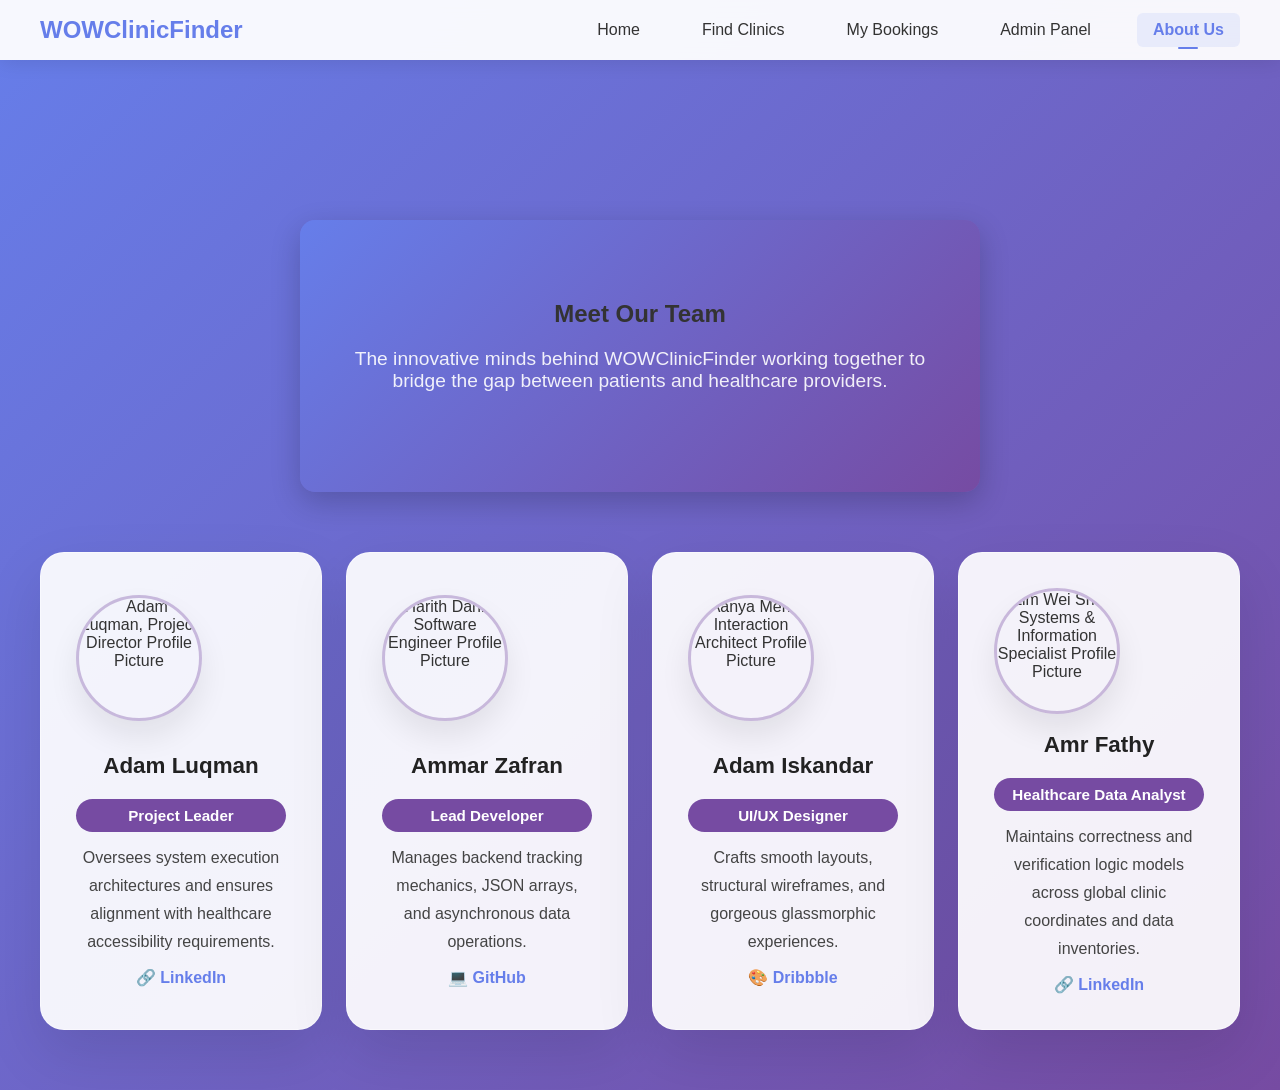
==== about-us.html @ f329743f "about us" ====
<!DOCTYPE html>
<html lang="en">
<head>
  <meta charset="UTF-8">
  <meta name="viewport" content="width=device-width, initial-scale=1.0">
  <title>WOWClinicFinder - About Us</title>
  <link rel="stylesheet" href="style.css">
</head>
<body>

<nav class="navbar">
  <div class="nav-container">
    <div class="nav-logo">
      <a href="index.html">WOWClinicFinder</a>
    </div>
    <div class="nav-menu" id="navMenu">
      <a href="index.html" class="nav-link">Home</a>
      <a href="map.html" class="nav-link">Find Clinics</a>
      <a href="view.html" class="nav-link">My Bookings</a>
      <a href="admin.html" class="nav-link">Admin Panel</a>
      <a href="about-us.html" class="nav-link active">About Us</a>
    </div>
    <button class="nav-toggle" type="button" aria-label="Toggle main menu navigation" aria-expanded="false" aria-controls="navMenu" title="Click to open menu">
      <span class="bar top-bar"></span>
      <span class="bar middle-bar"></span>
      <span class="bar bottom-bar"></span>
    </button>
  </div>
</nav>

<div class="bubbly-particle-trail">
  <div class="particles"></div>
</div>

<main class="about-container">
    <section class="cta-section">
      <div class="container">
    <h1>Meet Our Team</h1>
    <p>The innovative minds behind WOWClinicFinder working together to bridge the gap between patients and healthcare providers.</p>
      </section>
  </div>

  <section class="bento-grid" aria-label="Team member profiles">
    <div class="bento-card profile-card leader-card">
      <div class="frame-container">
        <img class="profile-img" src="https://images.unsplash.com/photo-1534528741775-53994a69daeb?w=400&auto=format&fit=crop&q=80" alt="Adam Luqman, Project Director Profile Picture">
      </div>
      <div class="profile-info">
        <h3>Adam Luqman</h3>
        <span class="role-badge">Project Leader</span>
        <p>Oversees system execution architectures and ensures alignment with healthcare accessibility requirements.</p>
        <div class="profile-socials">
          <a href="#" title="Connect with Adam on LinkedIn" aria-label="Adam's LinkedIn Portfolio">🔗 LinkedIn</a>
        </div>
      </div>
    </div>

    <div class="bento-card profile-card">
      <div class="frame-container">
        <img class="profile-img" src="https://images.unsplash.com/photo-1507003211169-0a1dd7228f2d?w=400&auto=format&fit=crop&q=80" alt="Harith Daniel, Software Engineer Profile Picture">
      </div>
      <div class="profile-info">
        <h3>Ammar Zafran</h3>
        <span class="role-badge">Lead Developer</span>
        <p>Manages backend tracking mechanics, JSON arrays, and asynchronous data operations.</p>
        <div class="profile-socials">
          <a href="#" title="View Ammar's GitHub profile" aria-label="Ammar's GitHub Repository">💻 GitHub</a>
        </div>
      </div>
    </div>

    <div class="bento-card profile-card">
      <div class="frame-container">
        <img class="profile-img" src="https://images.unsplash.com/photo-1494790108377-be9c29b29330?w=400&auto=format&fit=crop&q=80" alt="Aanya Mehta, Interaction Architect Profile Picture">
      </div>
      <div class="profile-info">
        <h3>Adam Iskandar</h3>
        <span class="role-badge">UI/UX Designer</span>
        <p>Crafts smooth layouts, structural wireframes, and gorgeous glassmorphic experiences.</p>
        <div class="profile-socials">
          <a href="#" title="Explore Adam's design canvas" aria-label="Adam's Dribbble Canvas">🎨 Dribbble</a>
        </div>
      </div>
    </div>

    <div class="bento-card profile-card">
      <div class="frame-container">
        <img class="profile-img" src="https://images.unsplash.com/photo-1628157582853-a796fa650a6a?w=400&auto=format&fit=crop&q=80" alt="Lim Wei Shen, Systems & Information Specialist Profile Picture">
      </div>
      <div class="profile-info">
        <h3>Amr Fathy</h3>
        <span class="role-badge">Healthcare Data Analyst</span>
        <p>Maintains correctness and verification logic models across global clinic coordinates and data inventories.</p>
        <div class="profile-socials">
          <a href="#" title="Connect with Amr on LinkedIn" aria-label="Amr's Business Profile">🔗 LinkedIn</a>
        </div>
      </div>
    </div>

  </section>
</main>

<script>
  document.addEventListener('DOMContentLoaded', function() {
    const navToggle = document.querySelector('.nav-toggle');
    const navMenu = document.querySelector('.nav-menu');

    if (navToggle && navMenu) {
      navToggle.addEventListener('click', function() {
        navToggle.classList.toggle('active');
        navMenu.classList.toggle('active');
        const isExpanded = navToggle.classList.contains('active');
        navToggle.setAttribute('aria-expanded', isExpanded);
      });
    }
  });
</script>

<script type="module" src="js.script/script.js"></script>
</body>
</html>
---- style.css ----
/* Theme Colors */
:root {
  --primary-blue: #667eea;
  --primary-purple: #764ba2;
  --accent-white: #ffffff;
}
body {
  font-family: 'Segoe UI', Tahoma, Geneva, Verdana, sans-serif;
  text-align: center;
  background: linear-gradient(135deg, #667eea 0%, #764ba2 100%);
  margin: 0;
  padding: 80px 20px 20px 20px;
  min-height: 100vh;
  color: #333;
}

/* Navigation Bar */
.navbar {
  position: fixed;
  top: 0;
  left: 0;
  right: 0;
  background: rgba(255, 255, 255, 0.95);
  backdrop-filter: blur(15px);
  box-shadow: 0 2px 20px rgba(0, 0, 0, 0.1);
  z-index: 1000;
  padding: 0;
}

.nav-container {
  max-width: 1200px;
  margin: 0 auto;
  padding: 0 20px;
  display: flex;
  justify-content: space-between;
  align-items: center;
  height: 60px;
}

.nav-logo a {
  font-size: 1.5em;
  font-weight: bold;
  color: #667eea;
  text-decoration: none;
  transition: color 0.3s ease;
}

.nav-logo a:hover {
  color: #764ba2;
}

.nav-menu {
  display: flex;
  list-style: none;
  margin: 0;
  padding: 0;
  gap: 30px;
}

.nav-link {
  color: #333;
  text-decoration: none;
  font-weight: 500;
  font-size: 1em;
  transition: all 0.3s ease;
  padding: 8px 16px;
  border-radius: 6px;
  position: relative;
}

.nav-link:hover {
  color: #667eea;
  background: rgba(102, 126, 234, 0.1);
}

.nav-link.active {
  color: #667eea;
  background: rgba(102, 126, 234, 0.1);
  font-weight: 600;
}

.nav-link.active::after {
  content: '';
  position: absolute;
  bottom: -2px;
  left: 50%;
  transform: translateX(-50%);
  width: 20px;
  height: 2px;
  background: #667eea;
  border-radius: 1px;
}

/* Mobile Navigation Toggle */
.nav-toggle {
  display: none;
  flex-direction: column;
  cursor: pointer;
  gap: 4px;
  background: white;
  border: none;
  padding: 12px;
  border-radius: 12px;
  box-shadow: 0 10px 25px rgba(0, 0, 0, 0.2);
  transition: transform 0.3s cubic-bezier(0.175, 0.885, 0.32, 1.275);
}

.nav-toggle .bar {
  width: 25px;
  height: 5px;
  background-color: #764ba2;
  border-radius: 10px;
  transition: all 0.4s cubic-bezier(0.68, -0.6, 0.32, 1.6);
  transform-origin: center;
}

.nav-toggle:hover {
  transform: scale(1.1);
}

.nav-toggle:hover .middle-bar {
  background-color: #f7ae1a;
}

.nav-toggle.active .top-bar {
  transform: translateY(10px) rotate(45deg);
  background-color: #db2f32;
}

.nav-toggle.active .middle-bar {
  opacity: 0;
  transform: translateX(-30px);
}

.nav-toggle.active .bottom-bar {
  transform: translateY(-10px) rotate(-45deg);
  background-color: #db2f32;
}

/* Accessible Focus States for OKU compatibility */
a:focus, button:focus, select:focus, input:focus, textarea:focus {
  outline: 3px solid #f7ae1a;
  outline-offset: 2px;
}

/* Appointment Table Styling */
.table-responsive {
  overflow-x: auto;
  margin: 20px auto;
  max-width: 100%;
}

.appointment-table {
  width: 100%;
  border-collapse: collapse;
  background: white;
  border-radius: 8px;
  overflow: hidden;
  box-shadow: 0 4px 6px rgba(0,0,0,0.1);
  text-align: left;
}

.appointment-table th, .appointment-table td {
  padding: 12px 15px;
  border-bottom: 1px solid #e0e0e0;
}

.appointment-table th {
  background-color: var(--primary-purple);
  color: white;
  font-weight: 600;
}

.appointment-table tr:hover {
  background-color: #f8f9fa;
}

@media (max-width: 600px) {
  .appointment-table th, .appointment-table td {
    padding: 8px 10px;
    font-size: 14px;
  }
}

/* Mobile Menu */
@media (max-width: 768px) {
  .nav-menu {
    position: fixed;
    top: 60px;
    left: -100%;
    width: 100%;
    height: calc(100vh - 60px);
    background: rgba(255, 255, 255, 0.98);
    backdrop-filter: blur(15px);
    flex-direction: column;
    justify-content: flex-start;
    align-items: center;
    padding-top: 50px;
    gap: 30px;
    transition: left 0.3s ease;
    box-shadow: 2px 0 20px rgba(0, 0, 0, 0.1);
  }

  .nav-menu.active {
    left: 0;
  }

  .nav-toggle {
    display: flex;
  }

  .nav-toggle.active .top-bar {
    transform: translateY(10px) rotate(45deg);
  }

  .nav-toggle.active .middle-bar {
    opacity: 0;
    transform: translateX(-30px);
  }

  .nav-toggle.active .bottom-bar {
    transform: translateY(-10px) rotate(-45deg);
  }

  .nav-link {
    font-size: 1.2em;
    padding: 15px 30px;
    width: 200px;
    text-align: center;
  }
}

/* Homepage Styles */
header {
  background: rgba(255, 255, 255, 0.904);
  color: white;
  padding: 50px 30px;
  text-align: center;
  border-radius: 15px;
  margin: 50px auto;
  max-width: 600px;
  box-shadow: #495057;
}

header h1 {
  font-size: 3em;
  margin-bottom: 10px;
}

header p {
  font-size: 1.2em;
  opacity: 0.9;
}

main {
  display: flex;
  gap: 20px;
  justify-content: center;
  flex-wrap: wrap;
  margin-top: 50px;
  position: relative;
  z-index: 2;
}

/* Hero Section */
.hero {
  text-align: center;
  padding: 80px 20px;
  background: rgba(255, 255, 255, 0.05);
  backdrop-filter: blur(20px);
  border-radius: 20px;
  margin: 40px auto;
  max-width: 1200px;
  position: relative;
  z-index: 10;
}

.hero-content h1 {
  font-size: 3.5em;
  margin-bottom: 20px;
  color:#003366;
  letter-spacing: 0.02em;
}

.hero-subtitle {
  font-size: 1.4em;
  margin-bottom: 40px;
  opacity: 0.9;
  color: whitesmoke;
  max-width: 600px;
  margin-left: auto;
  margin-right: auto;
  line-height: 1.4;
}

.hero-buttons {
  display: flex;
  gap: 20px;
  justify-content: center;
  flex-wrap: wrap;
}

.location-badge {
  display: inline-flex;
  align-items: center;
  gap: 8px;
  background: rgba(255, 255, 255, 0.9);
  backdrop-filter: blur(10px);
  padding: 8px 16px;
  border-radius: 20px;
  margin-bottom: 20px;
  border: 2px solid #667eea;
  box-shadow: 0 4px 15px rgba(0, 0, 0, 0.1);
}

.location-icon {
  font-size: 1.2em;
}

.location-text {
  font-weight: 600;
  color: #667eea;
  font-size: 0.9em;
}

.btn-primary {
  background: linear-gradient(135deg, #667eea 0%, #764ba2 100%);
  color: white;
  padding: 15px 30px;
  text-decoration: none;
  border-radius: 10px;
  font-weight: 600;
  font-size: 1.1em;
  transition: all 0.3s ease;
  box-shadow: 0 6px 20px rgba(102, 126, 234, 0.3);
}

.btn-primary:hover {
  transform: translateY(-3px);
  box-shadow: 0 8px 25px rgba(204, 0, 0, 0.4);
}

.btn-secondary {
  background: rgba(255, 255, 255, 0.1);
  color: white;
  padding: 15px 30px;
  text-decoration: none;
  border-radius: 10px;
  font-weight: 600;
  font-size: 1.1em;
  border: 2px solid rgba(255, 255, 255, 0.3);
  transition: all 0.3s ease;
  backdrop-filter: blur(10px);
}

.btn-secondary:hover {
  background: rgba(255, 255, 255, 0.2);
  border-color: rgba(255, 255, 255, 0.5);
}

/* About Section */
.about {
  padding: 60px 20px;
  background: rgba(255, 255, 255, 0.05);
  backdrop-filter: blur(20px);
  margin: 40px auto;
  max-width: 1000px;
  border-radius: 15px;
  position: relative;
  z-index: 10;
}

.about h2 {
  text-align: center;
  margin-bottom: 30px;
  font-size: 2.5em;
}

.about-description {
  text-align: center;
  font-size: 1.2em;
  line-height: 1.6;
  max-width: 700px;
  margin: 0 auto;
  color: #fff;
  opacity: 0.9;
}

.about-container {
  padding: 100px 20px 40px;
  max-width: 1200px;
  margin: 0 auto;
}

.about-header {
  max-width: 900px;
  margin: 0 auto 40px;
  color: #000000;
}

.about-header h1 {
  font-size: 3rem;
  margin-bottom: 16px;
  color: #000000;
}

.about-header p {
  font-size: 1.1rem;
  line-height: 1.8;
  color: rgba(36, 6, 105, 0.95);
  max-width: 780px;
  margin: 0 auto;
}

.bento-grid {
  display: grid;
  gap: 24px;
  grid-template-columns: repeat(auto-fit, minmax(280px, 1fr));
  max-width: 1200px;
  margin: 0 auto;
}

.bento-card {
  background: rgba(255, 255, 255, 0.92);
  padding: 28px;
  border-radius: 24px;
  box-shadow: 0 24px 60px rgba(0, 0, 0, 0.1);
  border: 1px solid rgba(255, 255, 255, 0.45);
}

.bento-card h2,
.bento-card h3 {
  margin-top: 0;
  color: #222;
}

.bento-card p {
  color: #444;
  line-height: 1.75;
}

.mission-card {
  grid-column: span 2;
}

@media (max-width: 900px) {
  .mission-card {
    grid-column: auto;
  }
}

.profile-card {
  display: grid;
  gap: 18px;
  align-items: center;
  text-align: center;
  padding: 35px;
}

.profile-card .profile-info {
  display: grid;
  gap: 12px;
}

.profile-card .profile-info p {
  margin: 0;
}

@media (max-width: 900px) {
  .profile-card {
    padding: 28px;
  }
}

.frame-container {
  width: 120px;
  height: 120px;
  border-radius: 50%;
  overflow: hidden;
  border: 3px solid rgba(118, 75, 162, 0.35);
  box-shadow: 0 16px 30px rgba(0, 0, 0, 0.08);
}

.profile-img {
  width: 100%;
  height: 100%;
  object-fit: cover;
}

.profile-info h3 {
  margin-bottom: 8px;
  font-size: 1.4rem;
  color: #222;
}

.role-badge {
  display: inline-flex;
  align-items: center;
  justify-content: center;
  padding: 8px 14px;
  border-radius: 999px;
  background: #764ba2;
  color: #fff;
  font-size: 0.95rem;
  font-weight: 600;
}

.profile-socials a {
  color: #667eea;
  text-decoration: none;
  font-weight: 700;
}

.profile-socials a:hover {
  text-decoration: underline;
}

@media (max-width: 768px) {
  .about-header h1 {
    font-size: 2.4rem;
  }

  .bento-grid {
    gap: 18px;
  }
}

.malaysian-features {
  display: flex;
  justify-content: center;
  gap: 30px;
  margin-top: 30px;
  flex-wrap: wrap;
}

.feature-highlight {
  display: flex;
  align-items: center;
  gap: 10px;
  background: rgba(255, 255, 255, 0.9);
  backdrop-filter: blur(10px);
  padding: 12px 20px;
  border-radius: 25px;
  box-shadow: 0 4px 15px rgba(0, 0, 0, 0.1);
  border: 2px solid var(--malaysian-red);
  font-weight: 500;
  color: #333;
  transition: transform 0.3s ease;
}

.feature-highlight:hover {
  transform: translateY(-2px);
}

.flag-icon, .mosque-icon, .family-icon {
  font-size: 1.5em;
}

/* Features Section */
.features {
  padding: 80px 20px;
  background: rgba(255, 255, 255, 0.03);
  backdrop-filter: blur(20px);
  margin: 40px auto;
  max-width: 1200px;
  border-radius: 15px;
  position: relative;
  z-index: 10;
}

.features h2 {
  text-align: center;
  margin-bottom: 50px;
  font-size: 2.5em;
}

.features-grid {
  display: grid;
  grid-template-columns: repeat(auto-fit, minmax(300px, 1fr));
  gap: 30px;
  max-width: 1000px;
  margin: 0 auto;
}

.feature-card {
  background: rgba(255, 255, 255, 0.95);
  padding: 30px;
  border-radius: 15px;
  text-align: center;
  box-shadow: 0 8px 25px rgba(0,0,0,0.1);
  backdrop-filter: blur(10px);
  transition: transform 0.3s ease, box-shadow 0.3s ease;
}

.feature-card:hover {
  transform: translateY(-5px);
  box-shadow: 0 12px 35px rgba(0,0,0,0.15);
}

.feature-icon {
  font-size: 3em;
  margin-bottom: 20px;
}

.feature-card h3 {
  font-size: 1.4em;
  margin-bottom: 15px;
  color: #333;
}

.feature-card p {
  color: #666;
  line-height: 1.6;
  margin: 0;
}

/* Doctor Grid Section */
.doctor-grid-section {
  background: rgba(255, 255, 255, 0.95);
  padding: 40px 20px;
  margin: 40px auto;
  max-width: 1200px;
  border-radius: 15px;
  box-shadow: 0 8px 25px rgba(0,0,0,0.1);
  backdrop-filter: blur(10px);
}

.doctor-grid-section h2 {
  text-align: center;
  margin-bottom: 30px;
  font-size: 2.5em;
  color: #333;
}

.doctor-grid {
  display: grid;
  grid-template-columns: repeat(auto-fit, minmax(300px, 1fr));
  gap: 20px;
  max-width: 1000px;
  margin: 0 auto;
}

.doctor-card {
  background: rgba(255, 255, 255, 0.9);
  padding: 20px;
  border-radius: 10px;
  text-align: center;
  box-shadow: 0 4px 15px rgba(0,0,0,0.1);
  transition: transform 0.3s ease, box-shadow 0.3s ease;
}

.doctor-card:hover {
  transform: translateY(-5px);
  box-shadow: 0 8px 25px rgba(0,0,0,0.15);
}

.doctor-card img {
  width: 100px;
  height: 100px;
  border-radius: 50%;
  object-fit: cover;
  margin-bottom: 15px;
}

.doctor-card h3 {
  font-size: 1.2em;
  margin-bottom: 10px;
  color: #333;
}

.doctor-card .specialty {
  font-weight: 600;
  color: #667eea;
  margin-bottom: 5px;
}

.doctor-card .hospital {
  color: #666;
  font-size: 0.9em;
  margin-bottom: 15px;
}

.view-profile-btn {
  background: linear-gradient(135deg, #667eea 0%, #764ba2 100%);
  color: white;
  padding: 10px 20px;
  border: none;
  border-radius: 5px;
  cursor: pointer;
  font-weight: 600;
  transition: all 0.3s ease;
}

.view-profile-btn:hover {
  transform: translateY(-2px);
  box-shadow: 0 4px 15px rgba(102, 126, 234, 0.4);
}

.clinic-selector {
  max-width: 1000px;
  margin: 20px auto;
  display: flex;
  align-items: center;
  justify-content: center;
  gap: 12px;
  color: #333;
}

.clinic-selector label {
  font-weight: 600;
}

.clinic-selector select {
  padding: 10px 14px;
  border-radius: 10px;
  border: 1px solid #ccc;
  font-size: 1em;
  min-width: 240px;
}

.no-doctors {
  color: #555;
  font-size: 1em;
  text-align: center;
  width: 100%;
}

/* Doctor Profile Section */
.doctor-profile-section {
  display: grid;
  grid-template-columns: minmax(280px, 380px) 1fr;
  gap: 24px;
  background: rgba(255, 255, 255, 0.95);
  padding: 32px;
  margin: 40px auto;
  max-width: 1120px;
  border-radius: 30px;
  box-shadow: 0 30px 80px rgba(0, 0, 0, 0.12);
  backdrop-filter: blur(20px);
}

.doctor-profile,
.doctor-details {
  background: #ffffff;
  border-radius: 28px;
  padding: 28px;
  box-shadow: 0 24px 40px rgba(102, 126, 234, 0.12);
}

.doctor-profile {
  display: grid;
  gap: 24px;
}

.doctor-profile img {
  width: 100%;
  max-width: 320px;
  height: auto;
  border-radius: 32px;
  object-fit: cover;
  margin: 0 auto;
  box-shadow: 0 20px 40px rgba(102, 126, 234, 0.18);
}

.doctor-info {
  display: grid;
  gap: 14px;
  text-align: left;
}

.doctor-info h1 {
  font-size: 2.4em;
  margin: 0;
  letter-spacing: -0.03em;
  color: #1f2937;
}

.doctor-info .specialty,
.doctor-info .hospital,
.doctor-info .qualifications {
  margin: 0;
  padding: 16px 18px;
  background: #f5f7ff;
  border-radius: 22px;
  box-shadow: inset 0 0 0 1px rgba(102, 126, 234, 0.12);
}

.doctor-info .specialty {
  color: #4f46e5;
  font-weight: 700;
  font-size: 1.05em;
}

.doctor-info .hospital,
.doctor-info .qualifications {
  color: #475569;
}

.doctor-actions {
  display: grid;
  grid-template-columns: repeat(2, minmax(0, 1fr));
  gap: 16px;
}

.contact-btn,
.appointment-btn {
  background: linear-gradient(135deg, #667eea 0%, #8b5cf6 100%);
  color: #ffffff;
  border-radius: 18px;
  border: none;
  padding: 16px 20px;
  font-size: 1rem;
  font-weight: 700;
  box-shadow: 0 16px 30px rgba(102, 126, 234, 0.18);
  cursor: pointer;
  transition: transform 0.25s ease, box-shadow 0.25s ease;
}

.contact-btn:hover,
.appointment-btn:hover {
  transform: translateY(-2px);
  box-shadow: 0 22px 36px rgba(102, 126, 234, 0.25);
}

.doctor-details {
  min-height: 320px;
  display: grid;
}

.doctor-details h2 {
  font-size: 1.9em;
  margin-bottom: 18px;
  color: #1f2937;
}

.doctor-details p {
  line-height: 1.8;
  color: #334155;
  background: #f8fafc;
  border-radius: 22px;
  padding: 22px;
  box-shadow: inset 0 0 0 1px rgba(15, 23, 42, 0.04);
}

@media (max-width: 840px) {
  .doctor-profile-section {
    grid-template-columns: 1fr;
  }

  .doctor-profile,
  .doctor-details {
    padding: 24px;
  }

  .doctor-actions {
    grid-template-columns: 1fr;
  }
}

/* How It Works Section */
.how-it-works {
  padding: 80px 20px;
  background: rgba(255, 255, 255, 0.05);
  backdrop-filter: blur(5px);
  margin: 40px auto;
  max-width: 1200px;
  border-radius: 15px;
  position: relative;
  z-index: 10;
}

.how-it-works h2 {
  text-align: center;
  margin-bottom: 50px;
  font-size: 2.5em;
}

.steps {
  display: grid;
  grid-template-columns: repeat(auto-fit, minmax(250px, 1fr));
  gap: 30px;
  max-width: 1000px;
  margin: 0 auto;
}

.step {
  text-align: center;
  padding: 30px;
  background: rgba(255, 255, 255, 0.9);
  border-radius: 15px;
  box-shadow: 0 6px 20px rgba(0,0,0,0.1);
  backdrop-filter: blur(10px);
}

.step-number {
  width: 60px;
  height: 60px;
  background: linear-gradient(135deg, #667eea 0%, #764ba2 100%);
  color: white;
  border-radius: 50%;
  display: flex;
  align-items: center;
  justify-content: center;
  font-size: 1.5em;
  font-weight: bold;
  margin: 0 auto 20px;
}

.step h3 {
  font-size: 1.3em;
  margin-bottom: 15px;
  color: #333;
}

.step p {
  color: #666;
  line-height: 1.6;
  margin: 0;
}

/* CTA Section */
.cta-section {
  padding: 60px 20px;
  background: linear-gradient(135deg, #667eea 0%, #764ba2 100%);
  margin: 40px auto;
  max-width: 1000px;
  border-radius: 15px;
  text-align: center;
  position: relative;
  z-index: 10;
  box-shadow: 0 10px 30px rgba(0,0,0,0.2);
}

.cta-section h2 {
  color: white;
  margin-bottom: 20px;
  font-size: 2.5em;
}

.cta-section p {
  color: rgba(255, 255, 255, 0.9);
  font-size: 1.2em;
  margin-bottom: 40px;
  max-width: 600px;
  margin-left: auto;
  margin-right: auto;
}

.cta-buttons {
  display: flex;
  gap: 20px;
  justify-content: center;
  flex-wrap: wrap;
}

/* Footer */
footer {
  padding: 40px 20px;
  background: rgba(0, 0, 0, 0.3);
  backdrop-filter: blur(10px);
  margin-top: 40px;
  position: relative;
  z-index: 10;
}

footer .container {
  max-width: 1000px;
  margin: 0 auto;
  text-align: center;
}

footer p {
  color: rgba(255, 255, 255, 0.8);
  margin-bottom: 20px;
  font-size: 0.9em;
}

.footer-links {
  display: flex;
  gap: 30px;
  justify-content: center;
  flex-wrap: wrap;
}

.footer-links a {
  color: rgba(255, 255, 255, 0.8);
  text-decoration: none;
  font-weight: 500;
  transition: color 0.3s ease;
}

.footer-links a:hover {
  color: #fff;
}

/* Container utility */
.container {
  max-width: 1200px;
  margin: 0 auto;
  padding: 0 20px;
}

h2 {
  color: #fff;
  margin-bottom: 30px;
  font-size: 2.2em;
  text-shadow: 0 2px 4px rgba(0,0,0,0.3);
}

.form {
  background: rgba(255, 255, 255, 0.95);
  padding: 40px;
  margin: 20px auto;
  width: min(100%, 920px);
  max-width: 920px;
  border-radius: 15px;
  box-shadow: 0 10px 30px rgba(0,0,0,0.2);
  backdrop-filter: blur(10px);
}

input, select, textarea {
  display: block;
  margin: 15px auto;
  padding: 12px 15px;
  width: 100%;
  max-width: 100%;
  border: 2px solid #e1e5e9;
  border-radius: 8px;
  font-size: 16px;
  transition: all 0.3s ease;
  background: #fff;
  font-family: 'Segoe UI', Tahoma, Geneva, Verdana, sans-serif;
  box-sizing: border-box;
}

input:focus, select:focus, textarea:focus {
  outline: none;
  border-color: #667eea;
  box-shadow: 0 0 0 3px rgba(102, 126, 234, 0.1);
}

textarea {
  resize: vertical;
  min-height: 120px;
}

label {
  display: block;
  margin: 20px auto 8px auto;
  font-weight: 600;
  color: #555;
  text-align: left;
  max-width: 300px;
}

#doctorName {
  background: #f8f9fa !important;
  border: 1px solid #dee2e6 !important;
  color: #495057 !important;
  font-weight: 500 !important;
  margin: 10px auto !important;
  cursor: default !important;
}

button {
  padding: 12px 30px;
  background: linear-gradient(135deg, #667eea 0%, #764ba2 100%);
  color: white;
  border: none;
  border-radius: 8px;
  font-size: 16px;
  font-weight: 600;
  cursor: pointer;
  transition: all 0.3s ease;
  margin-top: 20px;
}

button:hover {
  transform: translateY(-2px);
  box-shadow: 0 5px 15px rgba(102, 126, 234, 0.4);
  background-color: beige;
}

.btn {
  display: inline-block;
  margin-top: 20px;
  padding: 12px 25px;
  background: linear-gradient(135deg, #667eea 0%, #764ba2 100%);
  color: white;
  text-decoration: none;
  border-radius: 8px;
  font-weight: 600;
  transition: all 0.3s ease;
  box-shadow: 0 4px 15px rgba(102, 126, 234, 0.3);
}

.btn:hover {
  transform: translateY(-2px);
  box-shadow: 0 6px 20px rgba(102, 126, 234, 0.4);
  text-decoration: none;
  color: white;
}

.card {
  background: rgba(255, 255, 255, 0.95);
  padding: 30px;
  margin: 20px auto;
  width: min(100%, 1080px);
  max-width: 1080px;
  border-radius: 15px;
  box-shadow: 0 10px 30px rgba(0,0,0,0.2);
  backdrop-filter: blur(10px);
}

.card p {
  text-align: left;
  line-height: 1.6;
  margin: 0;
}

header, main, .form, .card {
  position: relative;
  z-index: 10;
  pointer-events: auto;
}

/* Map Styles */
.map-section {
  display: flex;
  justify-content: center;
  padding: 40px 20px 80px;
}

.map-frame {
  position: relative;
  width: min(1100px, 100%);
  min-height: 78vh;
  background: rgba(255, 255, 255, 0.14);
  border: 1px solid rgba(255, 255, 255, 0.35);
  box-shadow: 0 30px 80px rgba(0, 0, 0, 0.18);
  border-radius: 32px;
  backdrop-filter: blur(18px);
  -webkit-backdrop-filter: blur(18px);
  overflow: hidden;
}

#map {
  width: 100%;
  height: 100%;
  position: relative;
  z-index: 5;
}

#search {
  position: absolute;
  top: 24px;
  left: 24px;
  width: clamp(260px, 28%, 360px);
  z-index: 1000;
  padding: 12px 14px;
  border-radius: 14px;
  border: 1px solid rgba(255, 255, 255, 0.7);
  background: rgba(255, 255, 255, 0.82);
  backdrop-filter: blur(14px);
  box-shadow: 0 10px 30px rgba(0,0,0,0.12);
}

/* Particle Trail Styles (for cursor.html) */
@import url('https://fonts.googleapis.com/css2?family=DM+Sans:ital,opsz,wght@0,9..40,100..1000;1,9..40,1000&display=swap');

.bubbly-particle-trail {
  position: fixed;
  top: 0;
  left: 0;
  width: 100%;
  height: 100dvh;
  margin: 0;
  overflow: hidden;
  background: transparent;
  color: #e0e0e0;
  font-family: 'DM Sans', sans-serif;
  font-size: 16px;
  z-index: 1;
  pointer-events: none;
}

.bubbly-particle-trail .particles {
  position: relative;
  z-index: 1;
  width: 100%;
  height: 100%;
}

.bubbly-particle-trail .particles-container {
  position: fixed;
  z-index: 1;
}

.bubbly-particle-trail .particle-container {
  position: absolute;
  top: 0;
  left: 0;
  z-index: 1;
  transform-origin: 0 0;
}

.bubbly-particle-trail .particle {
  position: absolute;
  z-index: 1;
  width: 21px;
  height: 21px;
  transform: translateY(-50%);
  background: #0ff;
  border-radius: 100%;
}

.cta {
  position: fixed;
  top: 50%;
  left: 50%;
  transform: translate(-50%, -50%);
  font-size: 2em;
  color: #fff;
  z-index: 10;
  pointer-events: none;
}

/* Responsive Design */
@media (max-width: 768px) {
  body {
    padding: 10px;
  }

  header {
    padding: 30px 20px;
    margin: 20px auto;
    max-width: 90%;
  }

  header h1 {
    font-size: 2.2em;
  }

  header p {
    font-size: 1.1em;
  }

  h2 {
    font-size: 1.8em;
    margin-bottom: 20px;
  }

  .form {
    padding: 25px;
    margin: 15px auto;
    max-width: 90%;
  }

  input, select, textarea {
    max-width: 100%;
    margin: 12px auto;
    padding: 10px 12px;
    font-size: 16px; /* Prevent zoom on iOS */
  }

  label {
    max-width: 100%;
    margin: 15px auto 5px auto;
  }

  #doctorName {
    margin: 8px auto !important;
  }

  button {
    padding: 10px 25px;
    font-size: 15px;
  }

  .btn {
    padding: 10px 20px;
    font-size: 15px;
  }

  .card {
    padding: 20px;
    margin: 15px auto;
    max-width: 90%;
  }

  #map {
    height: calc(100vh - 60px);
    margin-top: 60px;
  }

  #search {
    top: 70px;
    left: 10px;
    right: 10px;
    width: calc(100% - 20px);
    max-width: none;
  }

  .cta {
    font-size: 1.5em;
  }

  /* New responsive styles */
  .hero {
    padding: 40px 20px;
    margin: 20px auto;
  }

  .hero-content h1 {
    font-size: 2.2em;
  }

  .hero-subtitle {
    font-size: 1.1em;
    margin-bottom: 30px;
  }

  .hero-buttons {
    flex-direction: column;
    align-items: center;
  }

  .btn-primary, .btn-secondary {
    width: 100%;
    max-width: 300px;
  }

  .about {
    padding: 40px 20px;
    margin: 20px auto;
  }

  .about h2 {
    font-size: 2em;
  }

  .about-description {
    font-size: 1.1em;
  }

  .features {
    padding: 40px 20px;
    margin: 20px auto;
  }

  .features h2 {
    font-size: 2em;
    margin-bottom: 30px;
  }

  .features-grid {
    grid-template-columns: 1fr;
    gap: 20px;
  }

  .feature-card {
    padding: 20px;
  }

  .how-it-works {
    padding: 40px 20px;
    margin: 20px auto;
  }

  .how-it-works h2 {
    font-size: 2em;
    margin-bottom: 30px;
  }

  .steps {
    grid-template-columns: 1fr;
    gap: 20px;
  }

  .step {
    padding: 20px;
  }

  .cta-section {
    padding: 40px 20px;
    margin: 20px auto;
  }

  .cta-section h2 {
    font-size: 2em;
  }

  .cta-section p {
    font-size: 1.1em;
    margin-bottom: 30px;
  }

  .cta-buttons {
    flex-direction: column;
    align-items: center;
  }

  .cta-buttons .btn {
    width: 100%;
    max-width: 300px;
  }

  footer {
    padding: 30px 20px;
  }

  .footer-links {
    flex-direction: column;
    gap: 15px;
  }

  .container {
    padding: 0 15px;
  }
}

@media (max-width: 480px) {
  header h1 {
    font-size: 1.8em;
  }

  header p {
    font-size: 1em;
  }

  h2 {
    font-size: 1.5em;
  }

  .form {
    padding: 20px;
  }

  input, select, textarea {
    padding: 8px 10px;
  }

  button {
    padding: 8px 20px;
    font-size: 14px;
  }

  .btn {
    padding: 8px 15px;
    font-size: 14px;
  }

  .card {
    padding: 15px;
  }

  #map {
    height: calc(100vh - 60px);
    margin-top: 60px;
  }

  .cta {
    font-size: 1.2em;
  }

  /* New responsive styles for mobile */
  .hero-content h1 {
    font-size: 1.8em;
  }

  .hero-subtitle {
    font-size: 1em;
  }

  .about-description {
    font-size: 1em;
  }

  .feature-card h3 {
    font-size: 1.2em;
  }

  .step h3 {
    font-size: 1.1em;
  }

  .cta-section h2 {
    font-size: 1.8em;
  }

  .cta-section p {
    font-size: 1em;
  }
  /* ==========================================================================
   BENTO STYLE GLASSMORPHISM LAYOUT
   ========================================================================== */

.about-container {
  max-width: 1200px;
  margin: 40px auto;
  padding: 20px;
}

.about-header {
  margin: 0 auto 40px;
  color: #ffffff;
  max-width: 1000px;
  padding: 50px 40px;
  background: rgba(255, 255, 255, 0.18);
  backdrop-filter: blur(18px);
  border-radius: 30px;
  box-shadow: 0 28px 80px rgba(0,0,0,0.2);
}

.about-header h1 {
  font-size: 3.4rem;
  margin-bottom: 18px;
  text-shadow: 0 4px 22px rgba(0,0,0,0.18);
}

.about-header p {
  font-size: 1.1rem;
  line-height: 1.8;
  max-width: 760px;
  margin: 0 auto;
  color: rgba(255,255,255,0.95);
}

/* Bento Grid Architecture Grid Matrix */
.bento-grid {
  display: grid;
  grid-template-columns: repeat(auto-fit, minmax(280px, 1fr));
  gap: 24px;
}

/* Glassmorphism Structural Cards Definition */
.bento-card {
  background: rgba(255, 255, 255, 0.12);
  backdrop-filter: blur(16px) saturate(120%);
  -webkit-backdrop-filter: blur(16px) saturate(120%);
  border: 1px solid rgba(255, 255, 255, 0.25);
  border-radius: 24px;
  padding: 30px;
  color: #ffffff;
  text-align: left;
  box-shadow: 0 8px 32px 0 rgba(31, 38, 135, 0.2);
  transition: transform 0.3s cubic-bezier(0.25, 1, 0.5, 1), box-shadow 0.3s ease, border 0.3s ease;
  display: flex;
  flex-direction: column;
  justify-content: space-between;
}

/* Interaction Focus Hooks */
.bento-card:hover {
  transform: translateY(-6px);
  box-shadow: 0 12px 40px 0 rgba(31, 38, 135, 0.35);
  border: 1px solid rgba(255, 255, 255, 0.45);
}

/* Asymmetrical Bento Coordinate Allocations */
.mission-card {
  grid-column: span 2;
  background: rgba(255, 255, 255, 0.18); /* Highlights the main mission block slightly brighter */
}

.leader-card {
  grid-row: span 2; /* Spans 2 vertical slots for structural hierarchy */
  justify-content: flex-start;
}

.horizontal-profile {
  grid-column: span 2;
  flex-direction: row;
  align-items: center;
  gap: 30px;
}

/* Image Profile Display Frame Logic */
.frame-container {
  width: 180px;
  height: 220px;
  border-radius: 30px;
  overflow: hidden;
  border: 3px solid rgba(255, 255, 255, 0.6);
  box-shadow: 0 12px 26px rgba(0,0,0,0.18);
  margin-bottom: 20px;
  flex-shrink: 0;
  transition: transform 0.3s ease;
}

.profile-img {
  width: 100%;
  height: 100%;
  object-fit: cover;
}

.bento-card:hover .frame-container {
  transform: scale(1.05) rotate(2deg);
}

.profile-img {
  width: 100%;
  height: 100%;
  object-fit: cover;
}

/* Frame adjustment for horizontal bento layouts */
.horizontal-profile .frame-container {
  margin-bottom: 0;
  width: 150px;
  height: 150px;
}

/* Interior Core Badges */
.role-badge {
  display: inline-block;
  background: #f7ae1a;
  color: #333333;
  padding: 4px 12px;
  font-size: 0.75rem;
  font-weight: bold;
  border-radius: 50px;
  margin: 8px 0 15px 0;
  text-transform: uppercase;
  letter-spacing: 0.5px;
}

.mission-card h2, .profile-info h3 {
  margin: 0;
  font-size: 1.6rem;
}

.mission-list {
  list-style: none;
  padding-left: 0;
  margin-top: 20px;
}

.mission-list li {
  margin-bottom: 10px;
  font-weight: 500;
}

.profile-socials a {
  color: #f7ae1a;
  text-decoration: none;
  font-size: 0.9rem;
  font-weight: bold;
  transition: opacity 0.2s;
}

.profile-socials a:hover {
  text-shadow: 0 0 8px rgba(247, 174, 26, 0.6);
}

/* Responsive Media Breakdown For Smaller Form Factor Screens */
@media (max-width: 992px) {
  .bento-grid {
    grid-template-columns: repeat(2, 1fr);
  }
  .mission-card, .leader-card, .horizontal-profile {
    grid-column: span 2;
    grid-row: auto;
  }
  .horizontal-profile {
    flex-direction: column;
    align-items: flex-start;
    gap: 15px;
  }
  .horizontal-profile .frame-container {
    width: 120px;
    height: 120px;
  }
}

@media (max-width: 650px) {
  .bento-grid {
    grid-template-columns: 1fr;
  }
  .mission-card, .leader-card, .horizontal-profile {
    grid-column: span 1;
  }
  .about-header h1 {
    font-size: 2rem;
  }
}
}
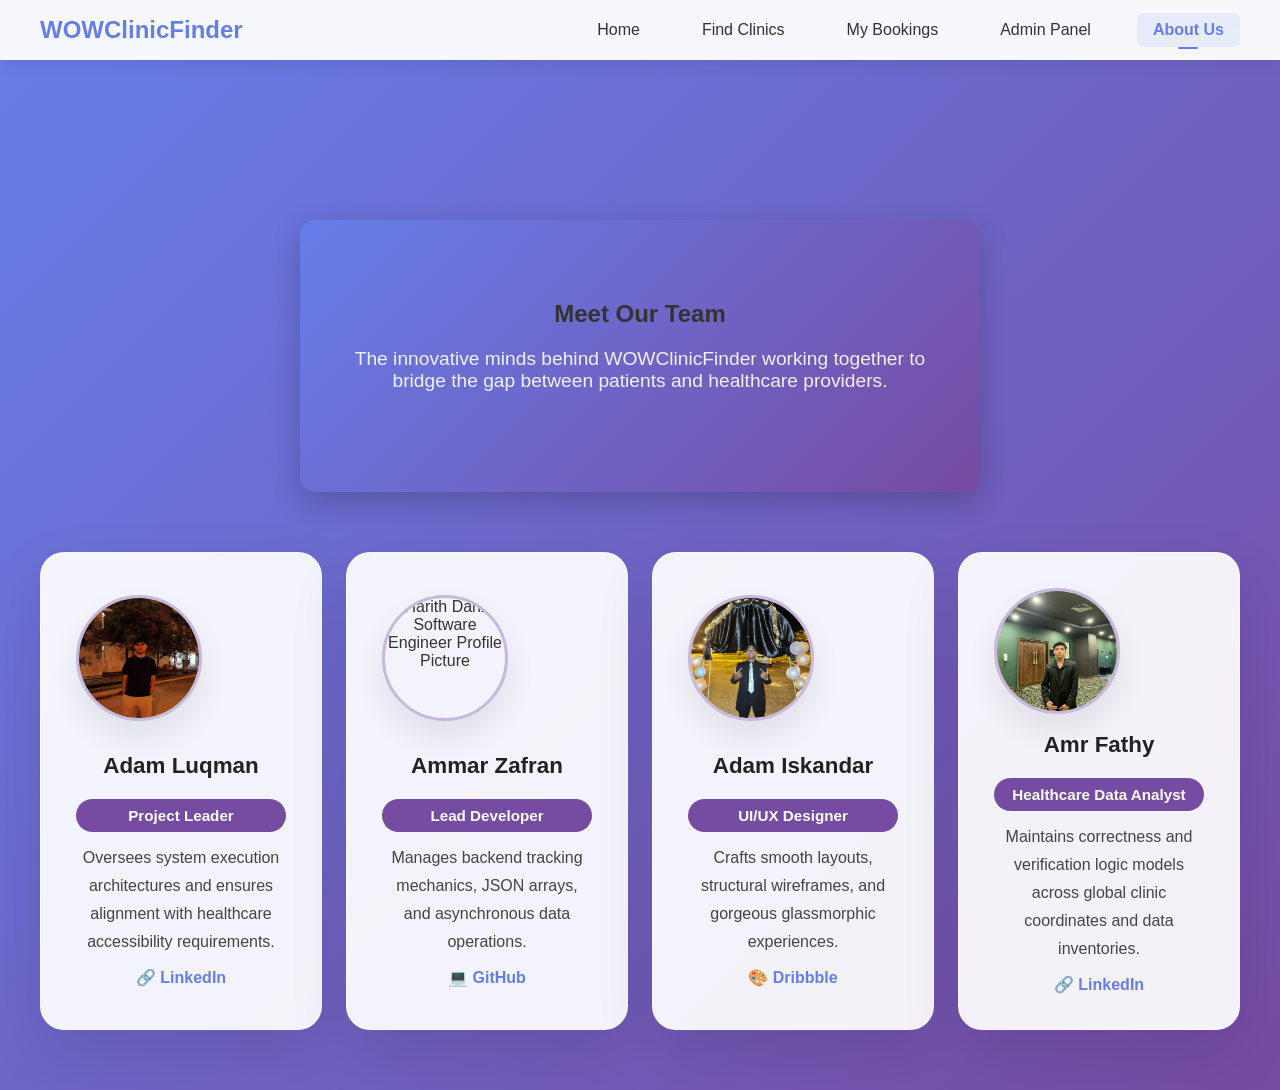
==== commit a98ae986: "about" ====
--- a/about-us.html
+++ b/about-us.html
@@ -43,7 +43,7 @@
   <section class="bento-grid" aria-label="Team member profiles">
     <div class="bento-card profile-card leader-card">
       <div class="frame-container">
-        <img class="profile-img" src="https://images.unsplash.com/photo-1534528741775-53994a69daeb?w=400&auto=format&fit=crop&q=80" alt="Adam Luqman, Project Director Profile Picture">
+        <img class="profile-img" src="image/luq.jpg" alt="Adam Luqman, Project Director Profile Picture">
       </div>
       <div class="profile-info">
         <h3>Adam Luqman</h3>
@@ -57,7 +57,7 @@
 
     <div class="bento-card profile-card">
       <div class="frame-container">
-        <img class="profile-img" src="https://images.unsplash.com/photo-1507003211169-0a1dd7228f2d?w=400&auto=format&fit=crop&q=80" alt="Harith Daniel, Software Engineer Profile Picture">
+        <img class="profile-img" src="image/harith.jpg" alt="Harith Daniel, Software Engineer Profile Picture">
       </div>
       <div class="profile-info">
         <h3>Ammar Zafran</h3>
@@ -71,7 +71,7 @@
 
     <div class="bento-card profile-card">
       <div class="frame-container">
-        <img class="profile-img" src="https://images.unsplash.com/photo-1494790108377-be9c29b29330?w=400&auto=format&fit=crop&q=80" alt="Aanya Mehta, Interaction Architect Profile Picture">
+        <img class="profile-img" src="image/dam is.jpeg" alt="Aanya Mehta, Interaction Architect Profile Picture">
       </div>
       <div class="profile-info">
         <h3>Adam Iskandar</h3>
@@ -85,7 +85,7 @@
 
     <div class="bento-card profile-card">
       <div class="frame-container">
-        <img class="profile-img" src="https://images.unsplash.com/photo-1628157582853-a796fa650a6a?w=400&auto=format&fit=crop&q=80" alt="Lim Wei Shen, Systems & Information Specialist Profile Picture">
+        <img class="profile-img" src="image/amr.jpeg" alt="Lim Wei Shen, Systems & Information Specialist Profile Picture">
       </div>
       <div class="profile-info">
         <h3>Amr Fathy</h3>
--- a/style.css
+++ b/style.css
@@ -147,11 +147,12 @@
 .table-responsive {
   overflow-x: auto;
   margin: 20px auto;
-  max-width: 100%;
+  width: 100%;
 }
 
 .appointment-table {
   width: 100%;
+  table-layout: fixed;
   border-collapse: collapse;
   background: white;
   border-radius: 8px;
@@ -161,12 +162,14 @@
 }
 
 .appointment-table th, .appointment-table td {
+  vertical-align: middle;
   padding: 12px 15px;
   border-bottom: 1px solid #e0e0e0;
 }
 
 .appointment-table th {
   background-color: var(--primary-purple);
+  white-space: nowrap;
   color: white;
   font-weight: 600;
 }
@@ -1684,4 +1687,190 @@
     font-size: 2rem;
   }
 }
-}+}
+.search-container {
+    display: flex;
+    justify-content: center;
+    margin-bottom: 20px;
+}
+
+#searchInput {
+    width: 400px;
+    padding: 12px;
+    border-radius: 10px;
+    border: none;
+    font-size: 14px;
+}
+.status-pending {
+    color: orange;
+    font-weight: bold;
+}
+
+.status-approved {
+    color: green;
+    font-weight: bold;
+}
+
+.status-rejected {
+    color: red;
+    font-weight: bold;
+}
+.confirm-card {
+    max-width: 700px;
+    padding: 25px;
+}
+
+.confirm-card p {
+    margin-bottom: 10px;
+    .appointment-table {
+    width: 100%;
+    table-layout: fixed;
+    border-collapse: collapse;
+    background: white;
+}
+
+.appointment-table th,
+.appointment-table td {
+    vertical-align: middle;
+}
+/* ============================================================
+   OKU ACCESSIBILITY FEATURES
+   ============================================================ */
+
+/* --- Accessibility Toolbar: fixed to bottom-right corner --- */
+.oku-toolbar {
+  position: fixed;
+  bottom: 20px;
+  right: 16px;
+  z-index: 9999;
+  display: flex;
+  flex-direction: column;
+  gap: 8px;
+  align-items: flex-end;
+}
+
+.oku-btn {
+  background: #764ba2;
+  color: white;
+  border: none;
+  border-radius: 8px;
+  padding: 9px 14px;
+  font-size: 13px;
+  font-weight: 600;
+  cursor: pointer;
+  box-shadow: 0 3px 10px rgba(0,0,0,0.25);
+  transition: background 0.2s, transform 0.1s;
+  white-space: nowrap;
+}
+
+.oku-btn:hover {
+  background: #5a3880;
+  transform: scale(1.05);
+}
+
+.oku-btn:focus {
+  outline: 3px solid #f7ae1a;
+  outline-offset: 2px;
+}
+
+/* Active/ON state — glows yellow to show it's enabled */
+.oku-btn.oku-btn-active {
+  background: #f7ae1a;
+  color: #222;
+  box-shadow: 0 3px 12px rgba(247,174,26,0.5);
+}
+
+/* --- Large Text Mode --- */
+body.large-text {
+  font-size: 120% !important;
+}
+
+body.large-text input,
+body.large-text select,
+body.large-text textarea,
+body.large-text button,
+body.large-text .btn,
+body.large-text p,
+body.large-text td,
+body.large-text th,
+body.large-text label,
+body.large-text a {
+  font-size: 1.15em !important;
+}
+
+/* --- High Contrast Mode --- */
+body.high-contrast {
+  background: #000 !important;
+  color: #ffff00 !important;
+}
+
+body.high-contrast * {
+  color: #ffff00 !important;
+  border-color: #ffff00 !important;
+}
+
+body.high-contrast .navbar,
+body.high-contrast .card,
+body.high-contrast .form,
+body.high-contrast .doctor-grid-section,
+body.high-contrast .appointment-table,
+body.high-contrast .bento-card {
+  background: #111111 !important;
+  border: 2px solid #ffff00 !important;
+}
+
+body.high-contrast input,
+body.high-contrast select,
+body.high-contrast textarea {
+  background: #000 !important;
+  color: #ffff00 !important;
+  border: 2px solid #ffff00 !important;
+}
+
+body.high-contrast .btn,
+body.high-contrast button:not(.oku-btn) {
+  background: #ffff00 !important;
+  color: #000 !important;
+  border: 2px solid #000 !important;
+}
+
+body.high-contrast .appointment-table th {
+  background: #ffff00 !important;
+  color: #000 !important;
+}
+
+body.high-contrast .navbar {
+  background: #111 !important;
+}
+
+/* --- OKU Badge in admin table --- */
+.oku-badge {
+  display: inline-block;
+  background: #1d9e75;
+  color: #fff;
+  font-size: 11px;
+  font-weight: bold;
+  padding: 2px 8px;
+  border-radius: 20px;
+  margin-top: 4px;
+}
+
+/* --- OKU Checkbox in booking form --- */
+.oku-checkbox-label {
+  display: flex;
+  align-items: center;
+  gap: 10px;
+  font-size: 15px;
+  cursor: pointer;
+  margin: 10px auto;
+  max-width: 500px;
+  justify-content: center;
+  color: white;
+}
+
+.oku-checkbox-label input[type="checkbox"] {
+  width: 20px;
+  height: 20px;
+  cursor: pointer;
+  accent-color: #764ba2;
+}}
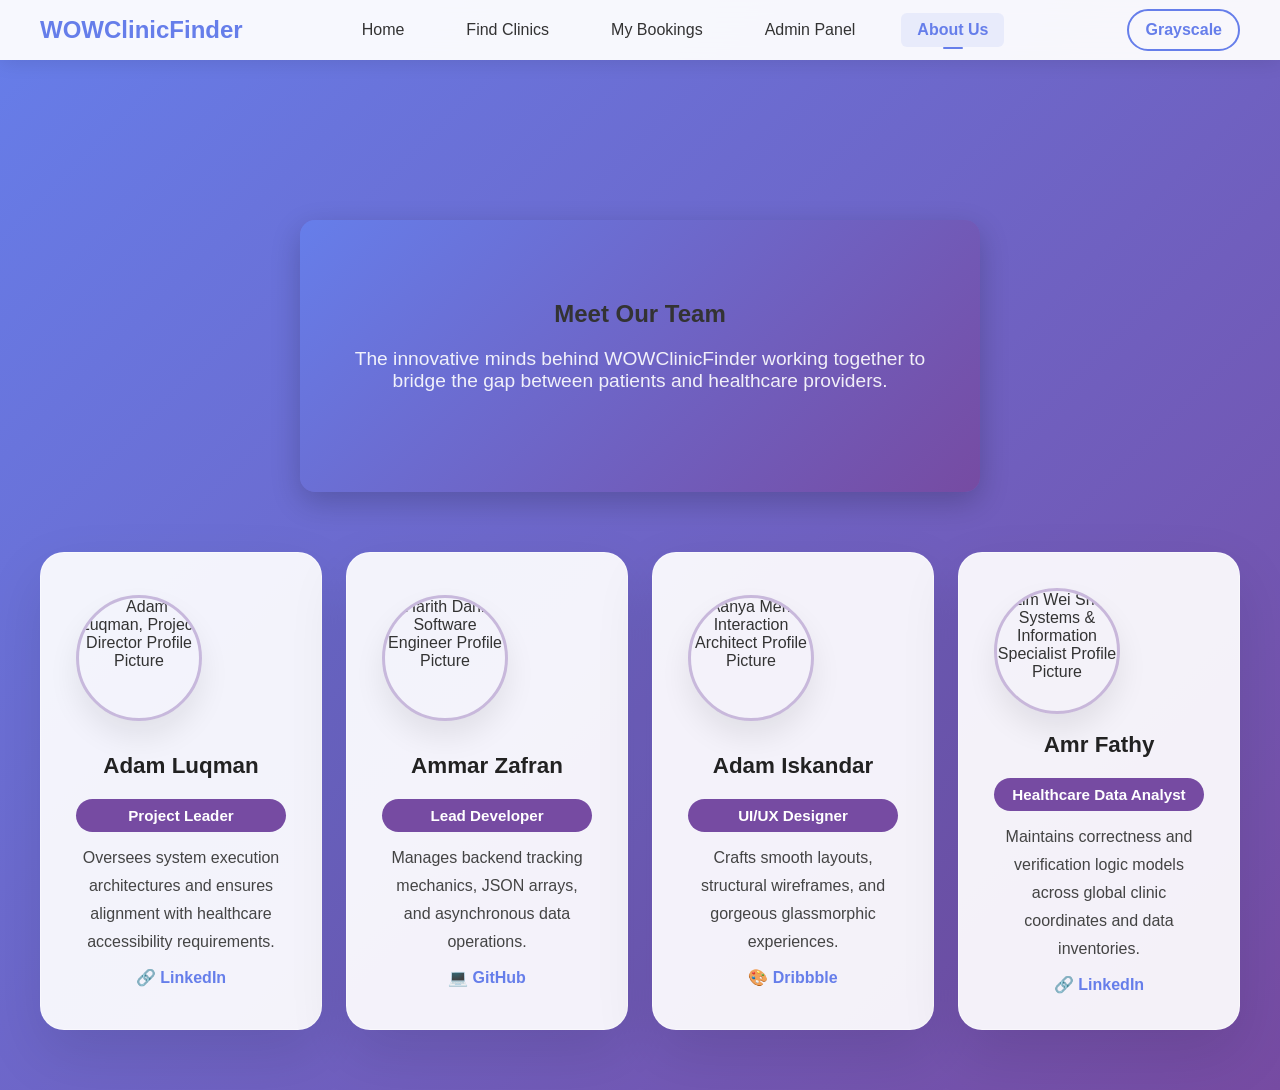
==== commit a0fad836: "grayscale" ====
--- a/about-us.html
+++ b/about-us.html
@@ -20,6 +20,7 @@
       <a href="admin.html" class="nav-link">Admin Panel</a>
       <a href="about-us.html" class="nav-link active">About Us</a>
     </div>
+    <button id="grayscaleToggle" class="grayscale-toggle" type="button" aria-pressed="false">Grayscale</button>
     <button class="nav-toggle" type="button" aria-label="Toggle main menu navigation" aria-expanded="false" aria-controls="navMenu" title="Click to open menu">
       <span class="bar top-bar"></span>
       <span class="bar middle-bar"></span>
@@ -43,7 +44,7 @@
   <section class="bento-grid" aria-label="Team member profiles">
     <div class="bento-card profile-card leader-card">
       <div class="frame-container">
-        <img class="profile-img" src="image/luq.jpg" alt="Adam Luqman, Project Director Profile Picture">
+        <img class="profile-img" src="https://images.unsplash.com/photo-1534528741775-53994a69daeb?w=400&auto=format&fit=crop&q=80" alt="Adam Luqman, Project Director Profile Picture">
       </div>
       <div class="profile-info">
         <h3>Adam Luqman</h3>
@@ -57,7 +58,7 @@
 
     <div class="bento-card profile-card">
       <div class="frame-container">
-        <img class="profile-img" src="image/harith.jpg" alt="Harith Daniel, Software Engineer Profile Picture">
+        <img class="profile-img" src="https://images.unsplash.com/photo-1507003211169-0a1dd7228f2d?w=400&auto=format&fit=crop&q=80" alt="Harith Daniel, Software Engineer Profile Picture">
       </div>
       <div class="profile-info">
         <h3>Ammar Zafran</h3>
@@ -71,7 +72,7 @@
 
     <div class="bento-card profile-card">
       <div class="frame-container">
-        <img class="profile-img" src="image/dam is.jpeg" alt="Aanya Mehta, Interaction Architect Profile Picture">
+        <img class="profile-img" src="https://images.unsplash.com/photo-1494790108377-be9c29b29330?w=400&auto=format&fit=crop&q=80" alt="Aanya Mehta, Interaction Architect Profile Picture">
       </div>
       <div class="profile-info">
         <h3>Adam Iskandar</h3>
@@ -85,7 +86,7 @@
 
     <div class="bento-card profile-card">
       <div class="frame-container">
-        <img class="profile-img" src="image/amr.jpeg" alt="Lim Wei Shen, Systems & Information Specialist Profile Picture">
+        <img class="profile-img" src="https://images.unsplash.com/photo-1628157582853-a796fa650a6a?w=400&auto=format&fit=crop&q=80" alt="Lim Wei Shen, Systems & Information Specialist Profile Picture">
       </div>
       <div class="profile-info">
         <h3>Amr Fathy</h3>
@@ -117,5 +118,6 @@
 </script>
 
 <script type="module" src="js.script/script.js"></script>
-</body>
-</html>+  <script src="js.script/grayscale-toggle.js"></script>
+
+</html>
--- a/style.css
+++ b/style.css
@@ -12,6 +12,11 @@
   padding: 80px 20px 20px 20px;
   min-height: 100vh;
   color: #333;
+}
+
+body.grayscale {
+  filter: grayscale(100%);
+  transition: filter 0.3s ease;
 }
 
 /* Navigation Bar */
@@ -137,6 +142,25 @@
   background-color: #db2f32;
 }
 
+.grayscale-toggle {
+  margin-left: 20px;
+  position: relative;
+  top: -10px;
+  background: transparent;
+  border: 2px solid #667eea;
+  color: #667eea;
+  font-weight: 600;
+  border-radius: 999px;
+  padding: 10px 16px;
+  cursor: pointer;
+  transition: all 0.3s ease;
+}
+
+.grayscale-toggle:hover,
+.grayscale-toggle:focus {
+  background: rgba(102, 126, 234, 0.12);
+}
+
 /* Accessible Focus States for OKU compatibility */
 a:focus, button:focus, select:focus, input:focus, textarea:focus {
   outline: 3px solid #f7ae1a;
@@ -147,12 +171,11 @@
 .table-responsive {
   overflow-x: auto;
   margin: 20px auto;
-  width: 100%;
+  max-width: 100%;
 }
 
 .appointment-table {
   width: 100%;
-  table-layout: fixed;
   border-collapse: collapse;
   background: white;
   border-radius: 8px;
@@ -162,14 +185,12 @@
 }
 
 .appointment-table th, .appointment-table td {
-  vertical-align: middle;
   padding: 12px 15px;
   border-bottom: 1px solid #e0e0e0;
 }
 
 .appointment-table th {
   background-color: var(--primary-purple);
-  white-space: nowrap;
   color: white;
   font-weight: 600;
 }
@@ -225,6 +246,11 @@
     transform: translateY(-10px) rotate(-45deg);
   }
 
+  .grayscale-toggle {
+    top: -8px;
+    margin-left: 4px;
+  }
+
   .nav-link {
     font-size: 1.2em;
     padding: 15px 30px;
@@ -1687,190 +1713,4 @@
     font-size: 2rem;
   }
 }
-}
-.search-container {
-    display: flex;
-    justify-content: center;
-    margin-bottom: 20px;
-}
-
-#searchInput {
-    width: 400px;
-    padding: 12px;
-    border-radius: 10px;
-    border: none;
-    font-size: 14px;
-}
-.status-pending {
-    color: orange;
-    font-weight: bold;
-}
-
-.status-approved {
-    color: green;
-    font-weight: bold;
-}
-
-.status-rejected {
-    color: red;
-    font-weight: bold;
-}
-.confirm-card {
-    max-width: 700px;
-    padding: 25px;
-}
-
-.confirm-card p {
-    margin-bottom: 10px;
-    .appointment-table {
-    width: 100%;
-    table-layout: fixed;
-    border-collapse: collapse;
-    background: white;
-}
-
-.appointment-table th,
-.appointment-table td {
-    vertical-align: middle;
-}
-/* ============================================================
-   OKU ACCESSIBILITY FEATURES
-   ============================================================ */
-
-/* --- Accessibility Toolbar: fixed to bottom-right corner --- */
-.oku-toolbar {
-  position: fixed;
-  bottom: 20px;
-  right: 16px;
-  z-index: 9999;
-  display: flex;
-  flex-direction: column;
-  gap: 8px;
-  align-items: flex-end;
-}
-
-.oku-btn {
-  background: #764ba2;
-  color: white;
-  border: none;
-  border-radius: 8px;
-  padding: 9px 14px;
-  font-size: 13px;
-  font-weight: 600;
-  cursor: pointer;
-  box-shadow: 0 3px 10px rgba(0,0,0,0.25);
-  transition: background 0.2s, transform 0.1s;
-  white-space: nowrap;
-}
-
-.oku-btn:hover {
-  background: #5a3880;
-  transform: scale(1.05);
-}
-
-.oku-btn:focus {
-  outline: 3px solid #f7ae1a;
-  outline-offset: 2px;
-}
-
-/* Active/ON state — glows yellow to show it's enabled */
-.oku-btn.oku-btn-active {
-  background: #f7ae1a;
-  color: #222;
-  box-shadow: 0 3px 12px rgba(247,174,26,0.5);
-}
-
-/* --- Large Text Mode --- */
-body.large-text {
-  font-size: 120% !important;
-}
-
-body.large-text input,
-body.large-text select,
-body.large-text textarea,
-body.large-text button,
-body.large-text .btn,
-body.large-text p,
-body.large-text td,
-body.large-text th,
-body.large-text label,
-body.large-text a {
-  font-size: 1.15em !important;
-}
-
-/* --- High Contrast Mode --- */
-body.high-contrast {
-  background: #000 !important;
-  color: #ffff00 !important;
-}
-
-body.high-contrast * {
-  color: #ffff00 !important;
-  border-color: #ffff00 !important;
-}
-
-body.high-contrast .navbar,
-body.high-contrast .card,
-body.high-contrast .form,
-body.high-contrast .doctor-grid-section,
-body.high-contrast .appointment-table,
-body.high-contrast .bento-card {
-  background: #111111 !important;
-  border: 2px solid #ffff00 !important;
-}
-
-body.high-contrast input,
-body.high-contrast select,
-body.high-contrast textarea {
-  background: #000 !important;
-  color: #ffff00 !important;
-  border: 2px solid #ffff00 !important;
-}
-
-body.high-contrast .btn,
-body.high-contrast button:not(.oku-btn) {
-  background: #ffff00 !important;
-  color: #000 !important;
-  border: 2px solid #000 !important;
-}
-
-body.high-contrast .appointment-table th {
-  background: #ffff00 !important;
-  color: #000 !important;
-}
-
-body.high-contrast .navbar {
-  background: #111 !important;
-}
-
-/* --- OKU Badge in admin table --- */
-.oku-badge {
-  display: inline-block;
-  background: #1d9e75;
-  color: #fff;
-  font-size: 11px;
-  font-weight: bold;
-  padding: 2px 8px;
-  border-radius: 20px;
-  margin-top: 4px;
-}
-
-/* --- OKU Checkbox in booking form --- */
-.oku-checkbox-label {
-  display: flex;
-  align-items: center;
-  gap: 10px;
-  font-size: 15px;
-  cursor: pointer;
-  margin: 10px auto;
-  max-width: 500px;
-  justify-content: center;
-  color: white;
-}
-
-.oku-checkbox-label input[type="checkbox"] {
-  width: 20px;
-  height: 20px;
-  cursor: pointer;
-  accent-color: #764ba2;
-}}+}
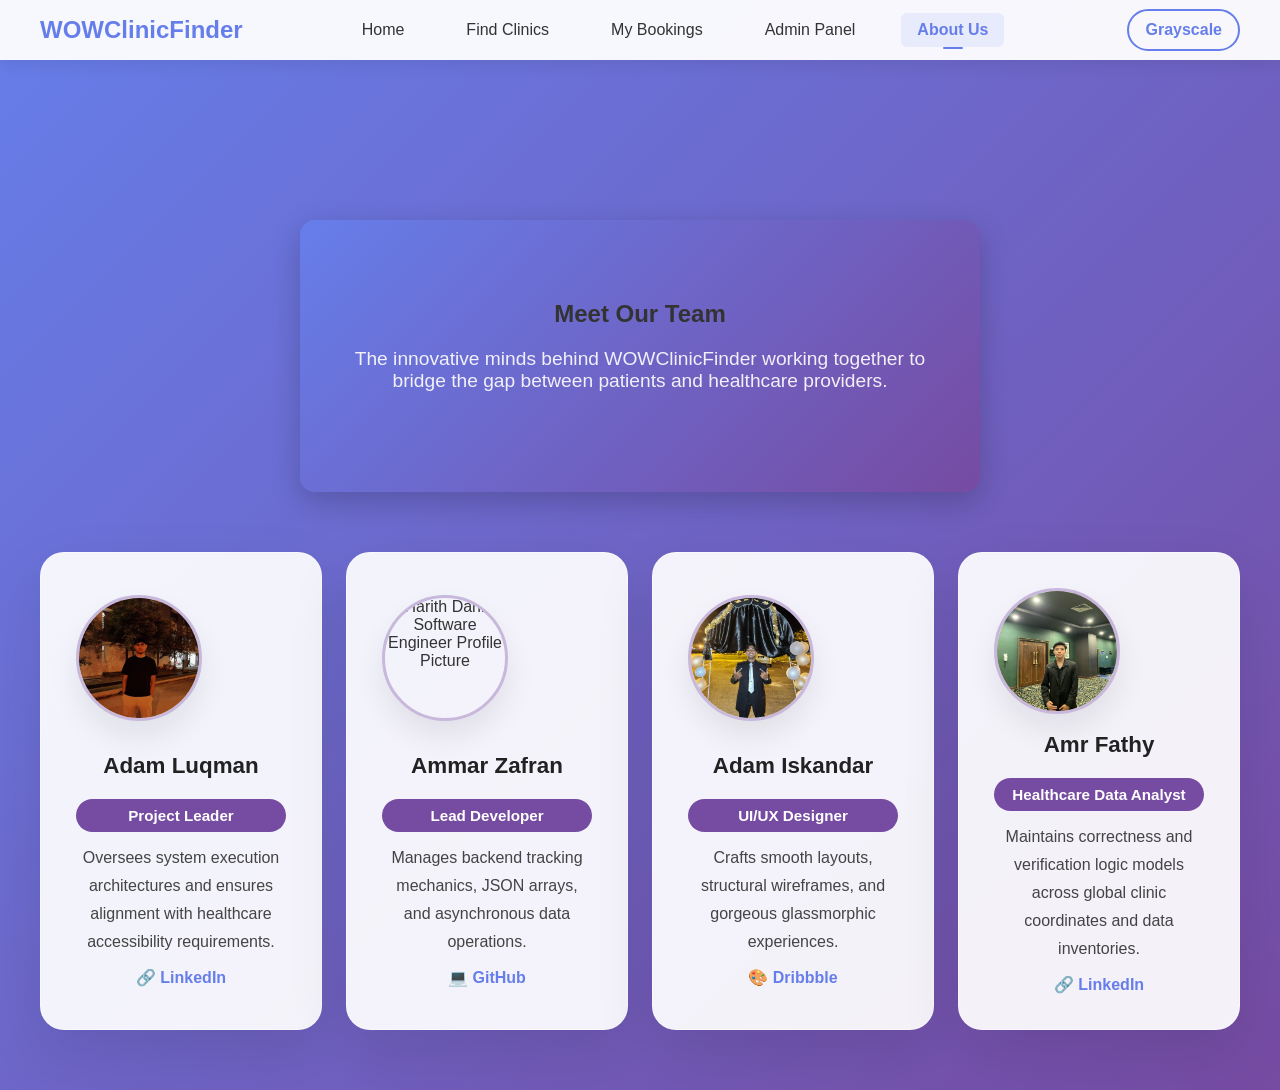
==== commit e93816c1: "Resolve merge conflicts in admin.html and booking.html" ====
--- a/about-us.html
+++ b/about-us.html
@@ -44,7 +44,7 @@
   <section class="bento-grid" aria-label="Team member profiles">
     <div class="bento-card profile-card leader-card">
       <div class="frame-container">
-        <img class="profile-img" src="https://images.unsplash.com/photo-1534528741775-53994a69daeb?w=400&auto=format&fit=crop&q=80" alt="Adam Luqman, Project Director Profile Picture">
+        <img class="profile-img" src="image/luq.jpg" alt="Adam Luqman, Project Director Profile Picture">
       </div>
       <div class="profile-info">
         <h3>Adam Luqman</h3>
@@ -58,7 +58,7 @@
 
     <div class="bento-card profile-card">
       <div class="frame-container">
-        <img class="profile-img" src="https://images.unsplash.com/photo-1507003211169-0a1dd7228f2d?w=400&auto=format&fit=crop&q=80" alt="Harith Daniel, Software Engineer Profile Picture">
+        <img class="profile-img" src="image/harith.jpg" alt="Harith Daniel, Software Engineer Profile Picture">
       </div>
       <div class="profile-info">
         <h3>Ammar Zafran</h3>
@@ -72,7 +72,7 @@
 
     <div class="bento-card profile-card">
       <div class="frame-container">
-        <img class="profile-img" src="https://images.unsplash.com/photo-1494790108377-be9c29b29330?w=400&auto=format&fit=crop&q=80" alt="Aanya Mehta, Interaction Architect Profile Picture">
+        <img class="profile-img" src="image/dam is.jpeg" alt="Aanya Mehta, Interaction Architect Profile Picture">
       </div>
       <div class="profile-info">
         <h3>Adam Iskandar</h3>
@@ -86,7 +86,7 @@
 
     <div class="bento-card profile-card">
       <div class="frame-container">
-        <img class="profile-img" src="https://images.unsplash.com/photo-1628157582853-a796fa650a6a?w=400&auto=format&fit=crop&q=80" alt="Lim Wei Shen, Systems & Information Specialist Profile Picture">
+        <img class="profile-img" src="image/amr.jpeg" alt="Lim Wei Shen, Systems & Information Specialist Profile Picture">
       </div>
       <div class="profile-info">
         <h3>Amr Fathy</h3>
--- a/style.css
+++ b/style.css
@@ -171,11 +171,12 @@
 .table-responsive {
   overflow-x: auto;
   margin: 20px auto;
-  max-width: 100%;
+  width: 100%;
 }
 
 .appointment-table {
   width: 100%;
+  table-layout: fixed;
   border-collapse: collapse;
   background: white;
   border-radius: 8px;
@@ -185,12 +186,14 @@
 }
 
 .appointment-table th, .appointment-table td {
+  vertical-align: middle;
   padding: 12px 15px;
   border-bottom: 1px solid #e0e0e0;
 }
 
 .appointment-table th {
   background-color: var(--primary-purple);
+  white-space: nowrap;
   color: white;
   font-weight: 600;
 }
@@ -1713,4 +1716,190 @@
     font-size: 2rem;
   }
 }
-}+}
+.search-container {
+    display: flex;
+    justify-content: center;
+    margin-bottom: 20px;
+}
+
+#searchInput {
+    width: 400px;
+    padding: 12px;
+    border-radius: 10px;
+    border: none;
+    font-size: 14px;
+}
+.status-pending {
+    color: orange;
+    font-weight: bold;
+}
+
+.status-approved {
+    color: green;
+    font-weight: bold;
+}
+
+.status-rejected {
+    color: red;
+    font-weight: bold;
+}
+.confirm-card {
+    max-width: 700px;
+    padding: 25px;
+}
+
+.confirm-card p {
+    margin-bottom: 10px;
+    .appointment-table {
+    width: 100%;
+    table-layout: fixed;
+    border-collapse: collapse;
+    background: white;
+}
+
+.appointment-table th,
+.appointment-table td {
+    vertical-align: middle;
+}
+/* ============================================================
+   OKU ACCESSIBILITY FEATURES
+   ============================================================ */
+
+/* --- Accessibility Toolbar: fixed to bottom-right corner --- */
+.oku-toolbar {
+  position: fixed;
+  bottom: 20px;
+  right: 16px;
+  z-index: 9999;
+  display: flex;
+  flex-direction: column;
+  gap: 8px;
+  align-items: flex-end;
+}
+
+.oku-btn {
+  background: #764ba2;
+  color: white;
+  border: none;
+  border-radius: 8px;
+  padding: 9px 14px;
+  font-size: 13px;
+  font-weight: 600;
+  cursor: pointer;
+  box-shadow: 0 3px 10px rgba(0,0,0,0.25);
+  transition: background 0.2s, transform 0.1s;
+  white-space: nowrap;
+}
+
+.oku-btn:hover {
+  background: #5a3880;
+  transform: scale(1.05);
+}
+
+.oku-btn:focus {
+  outline: 3px solid #f7ae1a;
+  outline-offset: 2px;
+}
+
+/* Active/ON state — glows yellow to show it's enabled */
+.oku-btn.oku-btn-active {
+  background: #f7ae1a;
+  color: #222;
+  box-shadow: 0 3px 12px rgba(247,174,26,0.5);
+}
+
+/* --- Large Text Mode --- */
+body.large-text {
+  font-size: 120% !important;
+}
+
+body.large-text input,
+body.large-text select,
+body.large-text textarea,
+body.large-text button,
+body.large-text .btn,
+body.large-text p,
+body.large-text td,
+body.large-text th,
+body.large-text label,
+body.large-text a {
+  font-size: 1.15em !important;
+}
+
+/* --- High Contrast Mode --- */
+body.high-contrast {
+  background: #000 !important;
+  color: #ffff00 !important;
+}
+
+body.high-contrast * {
+  color: #ffff00 !important;
+  border-color: #ffff00 !important;
+}
+
+body.high-contrast .navbar,
+body.high-contrast .card,
+body.high-contrast .form,
+body.high-contrast .doctor-grid-section,
+body.high-contrast .appointment-table,
+body.high-contrast .bento-card {
+  background: #111111 !important;
+  border: 2px solid #ffff00 !important;
+}
+
+body.high-contrast input,
+body.high-contrast select,
+body.high-contrast textarea {
+  background: #000 !important;
+  color: #ffff00 !important;
+  border: 2px solid #ffff00 !important;
+}
+
+body.high-contrast .btn,
+body.high-contrast button:not(.oku-btn) {
+  background: #ffff00 !important;
+  color: #000 !important;
+  border: 2px solid #000 !important;
+}
+
+body.high-contrast .appointment-table th {
+  background: #ffff00 !important;
+  color: #000 !important;
+}
+
+body.high-contrast .navbar {
+  background: #111 !important;
+}
+
+/* --- OKU Badge in admin table --- */
+.oku-badge {
+  display: inline-block;
+  background: #1d9e75;
+  color: #fff;
+  font-size: 11px;
+  font-weight: bold;
+  padding: 2px 8px;
+  border-radius: 20px;
+  margin-top: 4px;
+}
+
+/* --- OKU Checkbox in booking form --- */
+.oku-checkbox-label {
+  display: flex;
+  align-items: center;
+  gap: 10px;
+  font-size: 15px;
+  cursor: pointer;
+  margin: 10px auto;
+  max-width: 500px;
+  justify-content: center;
+  color: white;
+}
+
+.oku-checkbox-label input[type="checkbox"] {
+  width: 20px;
+  height: 20px;
+  cursor: pointer;
+  accent-color: #764ba2;
+}}
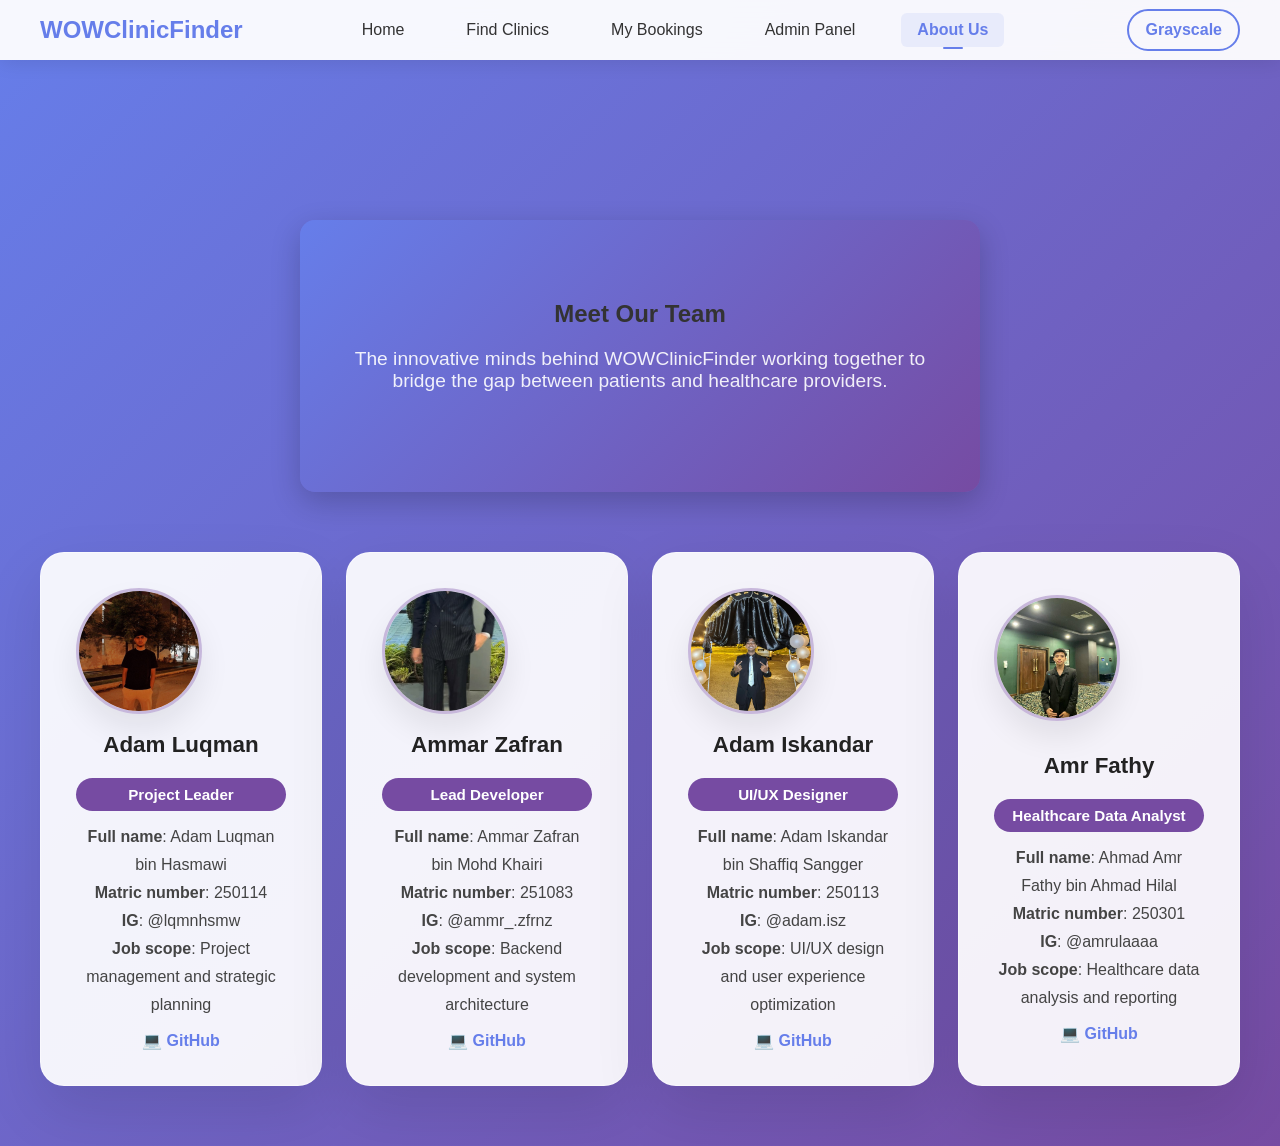
==== commit 5d8dca48: "pic" ====
--- a/about-us.html
+++ b/about-us.html
@@ -49,23 +49,23 @@
       <div class="profile-info">
         <h3>Adam Luqman</h3>
         <span class="role-badge">Project Leader</span>
-        <p>Oversees system execution architectures and ensures alignment with healthcare accessibility requirements.</p>
+        <p><b>Full name</b>: Adam Luqman bin Hasmawi<br><b>Matric number</b>: 250114<br><b>IG</b>: @lqmnhsmw<br><b>Job scope</b>: Project management and strategic planning</p>
         <div class="profile-socials">
-          <a href="#" title="Connect with Adam on LinkedIn" aria-label="Adam's LinkedIn Portfolio">🔗 LinkedIn</a>
+          <a href="https://github.com/luqyy9" title="Connect with Adam on github" aria-label="Adam's GitHub Profile">💻 GitHub</a>
         </div>
       </div>
     </div>
 
     <div class="bento-card profile-card">
       <div class="frame-container">
-        <img class="profile-img" src="image/harith.jpg" alt="Harith Daniel, Software Engineer Profile Picture">
+        <img class="profile-img" src="image/ammar.jpg" alt="Ammar Zafran, Lead Developer Profile Picture">
       </div>
       <div class="profile-info">
         <h3>Ammar Zafran</h3>
         <span class="role-badge">Lead Developer</span>
-        <p>Manages backend tracking mechanics, JSON arrays, and asynchronous data operations.</p>
+        <p><b>Full name</b>: Ammar Zafran bin Mohd Khairi<br><b>Matric number</b>: 251083<br><b>IG</b>: @ammr_.zfrnz<br><b>Job scope</b>: Backend development and system architecture</p>
         <div class="profile-socials">
-          <a href="#" title="View Ammar's GitHub profile" aria-label="Ammar's GitHub Repository">💻 GitHub</a>
+          <a href="https://github.com/ItzAZPLAYZMC" title="View Ammar's GitHub profile" aria-label="Ammar's GitHub Repository">💻 GitHub</a>
         </div>
       </div>
     </div>
@@ -77,9 +77,9 @@
       <div class="profile-info">
         <h3>Adam Iskandar</h3>
         <span class="role-badge">UI/UX Designer</span>
-        <p>Crafts smooth layouts, structural wireframes, and gorgeous glassmorphic experiences.</p>
+        <p><b>Full name</b>: Adam Iskandar bin Shaffiq Sangger<br><b>Matric number</b>: 250113<br><b>IG</b>: @adam.isz<br><b>Job scope</b>: UI/UX design and user experience optimization</p>
         <div class="profile-socials">
-          <a href="#" title="Explore Adam's design canvas" aria-label="Adam's Dribbble Canvas">🎨 Dribbble</a>
+          <a href="https://github.com/TheInfiniteStar" title="Explore Adam's design canvas" aria-label="Adam's Dribbble Canvas">💻 GitHub</a>
         </div>
       </div>
     </div>
@@ -91,9 +91,9 @@
       <div class="profile-info">
         <h3>Amr Fathy</h3>
         <span class="role-badge">Healthcare Data Analyst</span>
-        <p>Maintains correctness and verification logic models across global clinic coordinates and data inventories.</p>
+        <p><b>Full name</b>:  Ahmad Amr Fathy bin Ahmad Hilal<br><b>Matric number</b>: 250301<br><b>IG</b>: @amrulaaaa<br><b>Job scope</b>: Healthcare data analysis and reporting</p>
         <div class="profile-socials">
-          <a href="#" title="Connect with Amr on LinkedIn" aria-label="Amr's Business Profile">🔗 LinkedIn</a>
+          <a href="https://github.com/amruf4thy-sys" title="Connect with Amr on LinkedIn" aria-label="Amr's Business Profile">💻 GitHub</a>
         </div>
       </div>
     </div>
--- a/style.css
+++ b/style.css
@@ -202,21 +202,115 @@
   background-color: #f8f9fa;
 }
 
+  .table-container {
+    background: rgba(255, 255, 255, 0.95);
+    border: 1px solid rgba(102, 126, 234, 0.18);
+    border-radius: 18px;
+    box-shadow: 0 20px 60px rgba(0, 0, 0, 0.08);
+    overflow-x: auto;
+    margin-bottom: 24px;
+  }
+
+  .data-table {
+    width: 100%;
+    border-collapse: collapse;
+    text-align: left;
+    font-size: 0.95rem;
+    color: #1e293b;
+  }
+
+  .data-table th {
+    background: rgba(102, 126, 234, 0.08);
+    padding: 18px;
+    font-weight: 700;
+    color: #1e293b;
+    border-bottom: 1px solid rgba(148, 163, 184, 0.35);
+  }
+
+  .data-table td {
+    padding: 18px;
+    border-bottom: 1px solid rgba(148, 163, 184, 0.18);
+    vertical-align: middle;
+  }
+
+  .view-title {
+    font-size: 2rem;
+    font-weight: 800;
+    margin-bottom: 10px;
+  }
+
+  .view-subtitle {
+    opacity: 0.85;
+    margin-bottom: 22px;
+    color: #334155;
+  }
+
+  .sub-text {
+    font-size: 0.85rem;
+    color: #64748b;
+  }
+
+  .status-badge {
+    display: inline-block;
+    padding: 6px 12px;
+    border-radius: 999px;
+    font-size: 0.78rem;
+    font-weight: 700;
+  }
+
+  .status-pending {
+    background: #fef3c7;
+    color: #92400e;
+  }
+
+  .status-approved,
+  .status-confirmed {
+    background: #dcfce7;
+    color: #166534;
+  }
+
+  .status-rejected {
+    background: #fee2e2;
+    color: #991b1b;
+  }
+
+  .status-progress {
+    background: #dbeafe;
+    color: #1d4ed8;
+  }
+
+  .oku-badge {
+    display: inline-flex;
+    align-items: center;
+    gap: 6px;
+    background: #2563eb;
+    color: white;
+    padding: 6px 12px;
+    border-radius: 999px;
+    font-size: 0.78rem;
+    font-weight: 700;
+  }
+
+  .btn-card {
+    background: linear-gradient(135deg, #667eea 0%, #764ba2 100%);
+    color: white;
+    width: 100%;
+    justify-content: center;
+    padding: 12px;
+    border-radius: 12px;
+    font-size: 0.9rem;
+  }
+
 @media (max-width: 600px) {
   .appointment-table th, .appointment-table td {
     padding: 8px 10px;
     font-size: 14px;
   }
-}
-
-/* Mobile Menu */
-@media (max-width: 768px) {
-  .nav-menu {
-    position: fixed;
-    top: 60px;
-    left: -100%;
-    width: 100%;
-    height: calc(100vh - 60px);
+
+  .data-table th,
+  .data-table td {
+    padding: 12px 10px;
+    font-size: 0.9rem;
     background: rgba(255, 255, 255, 0.98);
     backdrop-filter: blur(15px);
     flex-direction: column;
@@ -332,18 +426,271 @@
   flex-wrap: wrap;
 }
 
+  .hero-pill {
+    display: inline-flex;
+    align-items: center;
+    justify-content: center;
+    padding: 10px 18px;
+    border-radius: 999px;
+    background: rgba(255, 255, 255, 0.16);
+    color: white;
+    font-weight: 700;
+    margin-bottom: 18px;
+    letter-spacing: 0.02em;
+    text-transform: uppercase;
+    font-size: 0.85rem;
+  }
+
+  .hero-highlights {
+    display: flex;
+    justify-content: center;
+    gap: 16px;
+    flex-wrap: wrap;
+    margin-top: 26px;
+  }
+
+  .hero-highlight-card {
+    min-width: 190px;
+    background: rgba(255, 255, 255, 0.12);
+    border: 1px solid rgba(255, 255, 255, 0.18);
+    border-radius: 18px;
+    padding: 16px 20px;
+    color: white;
+    font-weight: 600;
+    box-shadow: 0 20px 60px rgba(0, 0, 0, 0.15);
+    transition: transform 0.3s ease;
+  }
+
+  .hero-highlight-card:hover {
+    transform: translateY(-4px);
+  }
+
+  .hero-badge {
+    display: inline-flex;
+    align-items: center;
+    gap: 10px;
+    background: rgba(255, 255, 255, 0.14);
+    border: 1px solid rgba(255, 255, 255, 0.2);
+    padding: 12px 18px;
+    border-radius: 999px;
+    color: white;
+    font-weight: 700;
+    margin-bottom: 24px;
+    font-size: 0.95rem;
+    justify-content: center;
+    box-shadow: inset 0 1px 0 rgba(255,255,255,0.08);
+  }
+
+  .hero-title {
+    font-size: 3.75em;
+    line-height: 1.05;
+    color: white;
+    margin-bottom: 24px;
+  }
+
+  .gradient-text {
+    background: linear-gradient(90deg, #07175e 0%, #cab8db 100%);
+    background-clip: text;
+    -webkit-background-clip: text;
+    color: transparent;
+  }
+
+  .hero-stats {
+    display: flex;
+    justify-content: center;
+    align-items: center;
+    gap: 24px;
+    flex-wrap: wrap;
+    margin-top: 40px;
+  }
+
+  .stat-item {
+    text-align: center;
+    min-width: 120px;
+  }
+
+  .stat-number {
+    font-size: 2rem;
+    font-weight: 800;
+    color: white;
+  }
+
+  .stat-label {
+    color: rgba(255, 255, 255, 0.82);
+    margin-top: 8px;
+    font-size: 0.95rem;
+  }
+
+  .stat-divider {
+    width: 1px;
+    height: 50px;
+    background: rgba(255, 255, 255, 0.18);
+    margin: 0 10px;
+  }
+
+  .section-header {
+    display: flex;
+    flex-direction: column;
+    align-items: center;
+    gap: 12px;
+    margin-bottom: 40px;
+  }
+
+  .section-badge {
+    display: inline-flex;
+    align-items: center;
+    justify-content: center;
+    padding: 8px 16px;
+    border-radius: 999px;
+    background: rgba(255, 255, 255, 0.12);
+    color: white;
+    font-weight: 700;
+    font-size: 0.85rem;
+    letter-spacing: 0.12em;
+    text-transform: uppercase;
+    border: 1px solid rgba(255, 255, 255, 0.18);
+  }
+
+  .section-description {
+    color: rgba(255, 255, 255, 0.84);
+    max-width: 680px;
+    line-height: 1.75;
+    font-size: 1rem;
+  }
+
+  .review-stars {
+    color: #fde047;
+    font-size: 1rem;
+    margin-bottom: 18px;
+  }
+
+  .review-author {
+    display: flex;
+    align-items: center;
+    gap: 14px;
+    margin-top: 18px;
+    justify-content: center;
+  }
+
+  .author-avatar {
+    width: 42px;
+    height: 42px;
+    border-radius: 50%;
+    background: linear-gradient(135deg, #667eea 0%, #764ba2 100%);
+    color: white;
+    display: inline-flex;
+    align-items: center;
+    justify-content: center;
+    font-weight: 700;
+  }
+
+  .author-info strong {
+    display: block;
+    color: white;
+    margin-bottom: 4px;
+  }
+
+  .author-info span {
+    color: rgba(255, 255, 255, 0.7);
+    font-size: 0.95rem;
+  }
+
+  .footer-content {
+    display: grid;
+    grid-template-columns: 1.4fr 1fr;
+    gap: 40px;
+    align-items: flex-start;
+    text-align: left;
+  }
+
+  .footer-brand h3 {
+    color: white;
+    margin-bottom: 10px;
+    font-size: 1.75rem;
+    letter-spacing: 0.03em;
+  }
+
+  .footer-brand p {
+    color: rgba(255, 255, 255, 0.78);
+    line-height: 1.8;
+    max-width: 420px;
+  }
+
+  .footer-links {
+    display: grid;
+    grid-template-columns: repeat(3, minmax(120px, 1fr));
+    gap: 32px;
+  }
+
+  .footer-links h4 {
+    color: white;
+    margin-bottom: 14px;
+    font-size: 0.95rem;
+    letter-spacing: 0.08em;
+    text-transform: uppercase;
+    font-weight: 700;
+  }
+
+  .footer-links a {
+    display: inline-block;
+    color: rgba(255, 255, 255, 0.75);
+    text-decoration: none;
+    margin-bottom: 12px;
+    transition: color 0.25s ease, transform 0.25s ease;
+  }
+
+  .footer-links a:hover {
+    color: #ffffff;
+    transform: translateX(2px);
+  }
+
+  .footer-bottom {
+    margin-top: 40px;
+    display: flex;
+    justify-content: space-between;
+    align-items: center;
+    gap: 20px;
+    padding-top: 24px;
+    border-top: 1px solid rgba(255,255,255,0.12);
+  }
+
+  .footer-bottom p,
+  .footer-meta {
+    color: rgba(255, 255, 255, 0.72);
+    font-size: 0.95rem;
+    margin: 0;
+  }
+
+  .footer-meta {
+    text-align: right;
+  }
+
+  @media (max-width: 900px) {
+    .footer-content {
+      grid-template-columns: 1fr;
+    }
+
+    .footer-links {
+      grid-template-columns: repeat(2, minmax(120px, 1fr));
+    }
+
+    .footer-bottom {
+      flex-direction: column;
+      align-items: flex-start;
+      text-align: left;
+    }
+
+    .footer-meta {
+      text-align: left;
+    }
+  }
+
 .location-badge {
-  display: inline-flex;
-  align-items: center;
-  gap: 8px;
-  background: rgba(255, 255, 255, 0.9);
-  backdrop-filter: blur(10px);
-  padding: 8px 16px;
-  border-radius: 20px;
-  margin-bottom: 20px;
-  border: 2px solid #667eea;
-  box-shadow: 0 4px 15px rgba(0, 0, 0, 0.1);
-}
+    border-radius: 20px;
+    margin-bottom: 20px;
+    border: 2px solid #667eea;
+    box-shadow: 0 4px 15px rgba(0, 0, 0, 0.1);
+  }
 
 .location-icon {
   font-size: 1.2em;
@@ -634,16 +981,83 @@
   margin-bottom: 20px;
 }
 
-.feature-card h3 {
-  font-size: 1.4em;
-  margin-bottom: 15px;
-  color: #333;
-}
-
-.feature-card p {
-  color: #666;
-  line-height: 1.6;
-  margin: 0;
+.hero-pill {
+  display: inline-flex;
+  align-items: center;
+  justify-content: center;
+  padding: 10px 18px;
+  border-radius: 999px;
+  background: rgba(255, 255, 255, 0.16);
+  color: white;
+  font-weight: 700;
+  margin-bottom: 18px;
+  letter-spacing: 0.02em;
+  text-transform: uppercase;
+  font-size: 0.85rem;
+}
+
+.hero-highlights {
+  display: flex;
+  justify-content: center;
+  gap: 16px;
+  flex-wrap: wrap;
+  margin-top: 26px;
+}
+
+.hero-highlight-card {
+  min-width: 190px;
+  background: rgba(255, 255, 255, 0.12);
+  border: 1px solid rgba(255, 255, 255, 0.18);
+  border-radius: 18px;
+  padding: 16px 20px;
+  color: white;
+  font-weight: 600;
+  box-shadow: 0 20px 60px rgba(0, 0, 0, 0.15);
+  transition: transform 0.3s ease;
+}
+
+.hero-highlight-card:hover {
+  transform: translateY(-4px);
+}
+
+.reviews {
+  padding: 60px 20px;
+  margin: 0 auto;
+  max-width: 1200px;
+}
+
+.reviews h2 {
+  text-align: center;
+  font-size: 2.4rem;
+  margin-bottom: 24px;
+  color: white;
+}
+
+.reviews-grid {
+  display: grid;
+  grid-template-columns: repeat(auto-fit, minmax(280px, 1fr));
+  gap: 20px;
+}
+
+.review-card {
+  background: rgba(255, 255, 255, 0.08);
+  border: 1px solid rgba(255, 255, 255, 0.14);
+  border-radius: 24px;
+  padding: 28px;
+  box-shadow: 0 20px 50px rgba(0, 0, 0, 0.12);
+  color: white;
+}
+
+.review-card p {
+  line-height: 1.75;
+  margin-bottom: 20px;
+  color: rgba(255, 255, 255, 0.88);
+}
+
+.review-card strong {
+  display: block;
+  color: white;
+  font-weight: 700;
 }
 
 /* Doctor Grid Section */
@@ -987,42 +1401,37 @@
 
 /* Footer */
 footer {
-  padding: 40px 20px;
-  background: rgba(0, 0, 0, 0.3);
-  backdrop-filter: blur(10px);
+  padding: 60px 20px;
+  background: rgba(7, 16, 42, 0.88);
+  backdrop-filter: blur(16px);
   margin-top: 40px;
   position: relative;
   z-index: 10;
+  border-top: 1px solid rgba(255, 255, 255, 0.08);
+  box-shadow: inset 0 0 0 1px rgba(255, 255, 255, 0.02), 0 30px 80px rgba(0, 0, 0, 0.22);
 }
 
 footer .container {
-  max-width: 1000px;
+  max-width: 1200px;
   margin: 0 auto;
-  text-align: center;
 }
 
 footer p {
-  color: rgba(255, 255, 255, 0.8);
-  margin-bottom: 20px;
-  font-size: 0.9em;
-}
-
-.footer-links {
-  display: flex;
-  gap: 30px;
-  justify-content: center;
-  flex-wrap: wrap;
+  color: rgba(255, 255, 255, 0.82);
+  margin-bottom: 0;
+  font-size: 0.95em;
 }
 
 .footer-links a {
-  color: rgba(255, 255, 255, 0.8);
+  color: rgba(255, 255, 255, 0.78);
   text-decoration: none;
   font-weight: 500;
-  transition: color 0.3s ease;
+  transition: color 0.25s ease, transform 0.25s ease;
 }
 
 .footer-links a:hover {
-  color: #fff;
+  color: #ffffff;
+  transform: translateX(2px);
 }
 
 /* Container utility */
@@ -1716,52 +2125,107 @@
     font-size: 2rem;
   }
 }
-}
+
 .search-container {
-    display: flex;
-    justify-content: center;
-    margin-bottom: 20px;
+  display: flex;
+  justify-content: center;
+  margin-bottom: 20px;
+  padding: 0 10px;
 }
 
 #searchInput {
-    width: 400px;
-    padding: 12px;
-    border-radius: 10px;
-    border: none;
-    font-size: 14px;
-}
+  width: 100%;
+  max-width: 420px;
+  padding: 12px;
+  border-radius: 10px;
+  border: none;
+  font-size: 14px;
+}
+
 .status-pending {
-    color: orange;
-    font-weight: bold;
+  color: orange;
+  font-weight: bold;
 }
 
 .status-approved {
-    color: green;
-    font-weight: bold;
+  color: green;
+  font-weight: bold;
 }
 
 .status-rejected {
-    color: red;
-    font-weight: bold;
-}
+  color: red;
+  font-weight: bold;
+}
+
 .confirm-card {
-    max-width: 700px;
-    padding: 25px;
+  max-width: 700px;
+  padding: 25px;
 }
 
 .confirm-card p {
-    margin-bottom: 10px;
-    .appointment-table {
-    width: 100%;
-    table-layout: fixed;
-    border-collapse: collapse;
-    background: white;
+  margin-bottom: 10px;
+}
+
+.appointment-table {
+  width: 100%;
+  table-layout: fixed;
+  border-collapse: collapse;
+  background: white;
 }
 
 .appointment-table th,
 .appointment-table td {
-    vertical-align: middle;
-}
+  vertical-align: middle;
+}
+
+/* Make the search and table layout mobile-friendly */
+@media (max-width: 768px) {
+  #searchInput {
+    max-width: 100%;
+  }
+
+  .table-responsive {
+    overflow-x: auto;
+    -webkit-overflow-scrolling: touch;
+  }
+
+  .appointment-table {
+    min-width: 680px;
+  }
+
+  .appointment-table th,
+  .appointment-table td {
+    padding: 10px 8px;
+    white-space: normal;
+    word-break: break-word;
+  }
+
+  .appointment-table th {
+    font-size: 13px;
+  }
+
+  .appointment-table td {
+    font-size: 13px;
+  }
+
+  .search-container {
+    flex-direction: column;
+    align-items: stretch;
+  }
+}
+
+@media (max-width: 480px) {
+  .appointment-table {
+    min-width: 620px;
+  }
+
+  .appointment-table th,
+  .appointment-table td {
+    padding: 8px 6px;
+    font-size: 12px;
+  }
+}
+
 /* ============================================================
    OKU ACCESSIBILITY FEATURES
    ============================================================ */
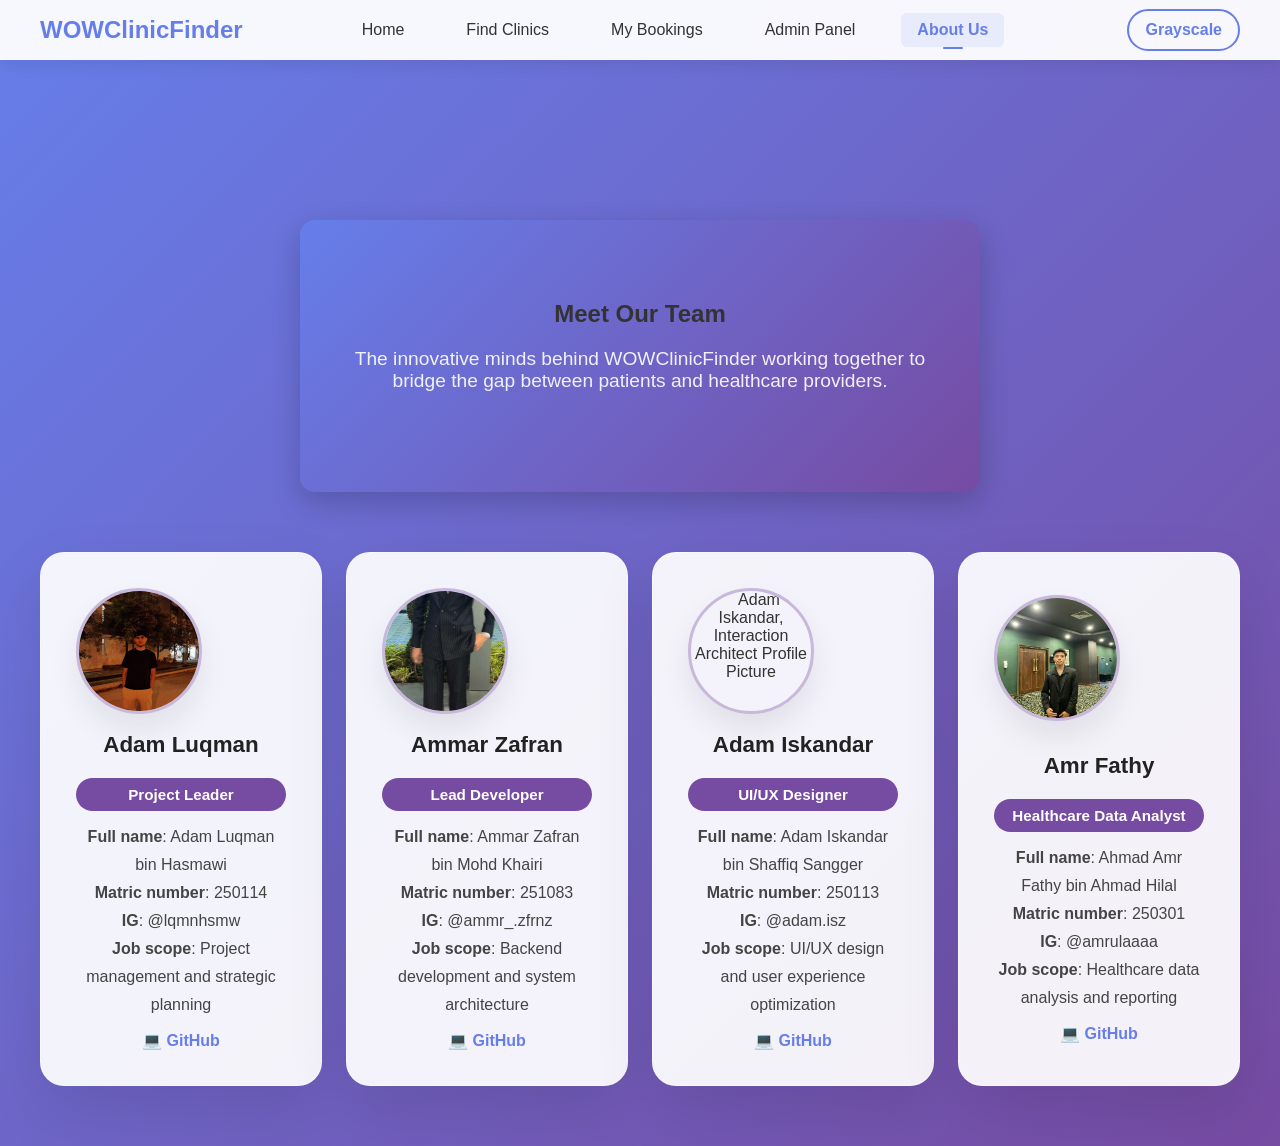
==== commit 1e3c349c: "doc pic" ====
--- a/about-us.html
+++ b/about-us.html
@@ -72,7 +72,7 @@
 
     <div class="bento-card profile-card">
       <div class="frame-container">
-        <img class="profile-img" src="image/dam is.jpeg" alt="Aanya Mehta, Interaction Architect Profile Picture">
+        <img class="profile-img" src="image/adam-is.jpeg" alt="Adam Iskandar, Interaction Architect Profile Picture">
       </div>
       <div class="profile-info">
         <h3>Adam Iskandar</h3>
@@ -86,7 +86,7 @@
 
     <div class="bento-card profile-card">
       <div class="frame-container">
-        <img class="profile-img" src="image/amr.jpeg" alt="Lim Wei Shen, Systems & Information Specialist Profile Picture">
+        <img class="profile-img" src="image/amr.jpeg" alt="Amr Fathy, Healthcare Data Analyst Profile Picture">
       </div>
       <div class="profile-info">
         <h3>Amr Fathy</h3>
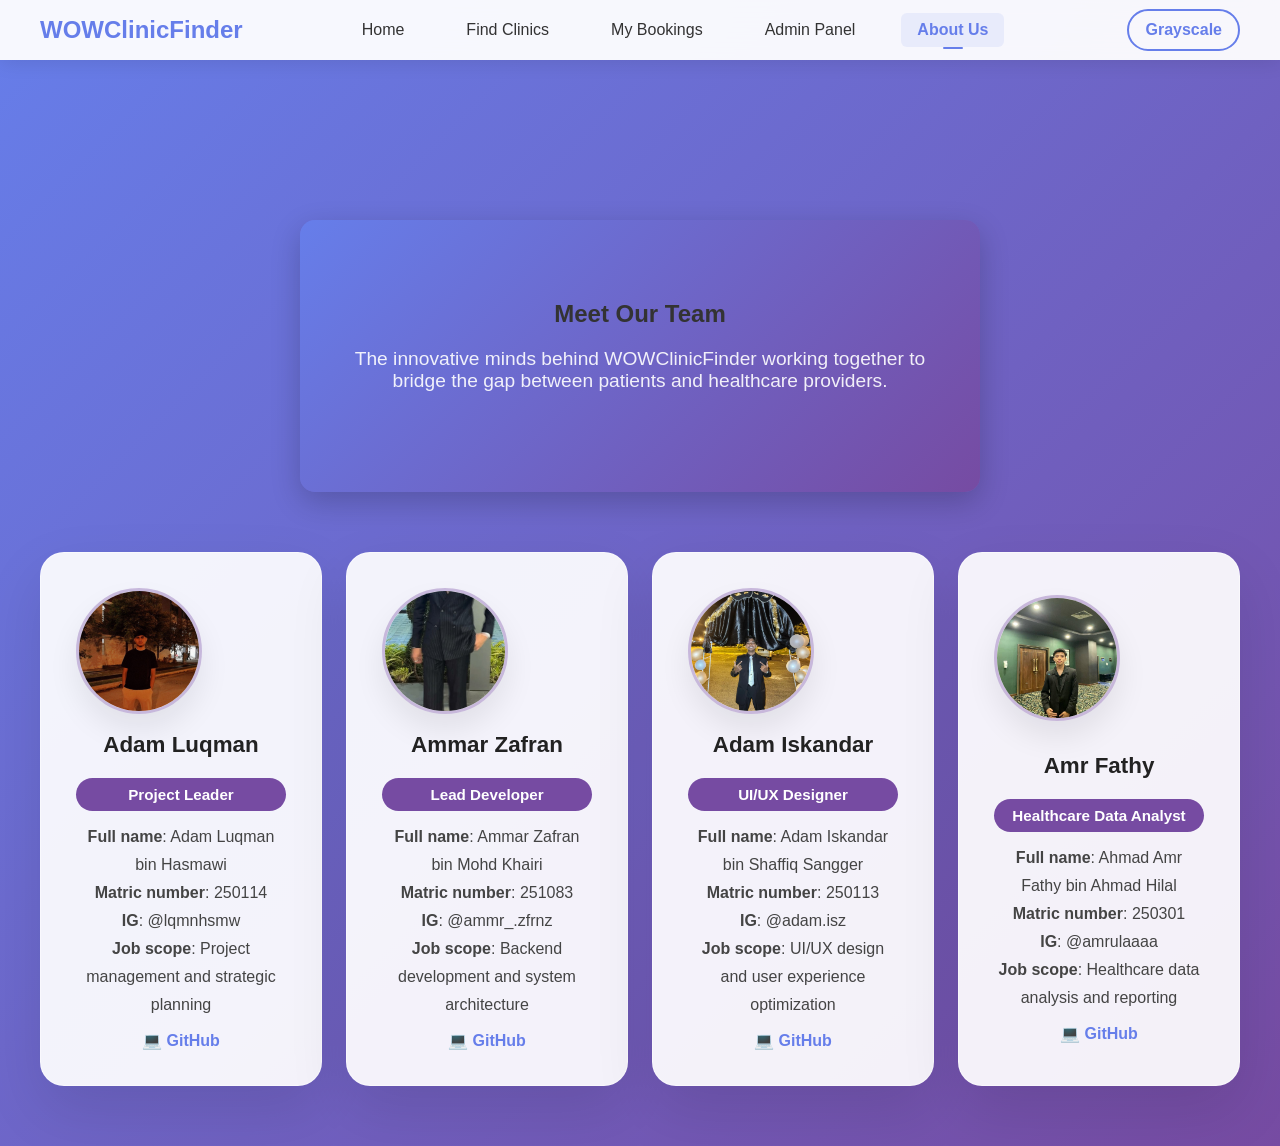
==== commit 03ca11df: "adjust gambar damis" ====
--- a/about-us.html
+++ b/about-us.html
@@ -72,7 +72,7 @@
 
     <div class="bento-card profile-card">
       <div class="frame-container">
-        <img class="profile-img" src="image/adam-is.jpeg" alt="Adam Iskandar, Interaction Architect Profile Picture">
+        <img class="profile-img" src="image/is.jpeg" alt="Adam Iskandar, Interaction Architect Profile Picture">
       </div>
       <div class="profile-info">
         <h3>Adam Iskandar</h3>
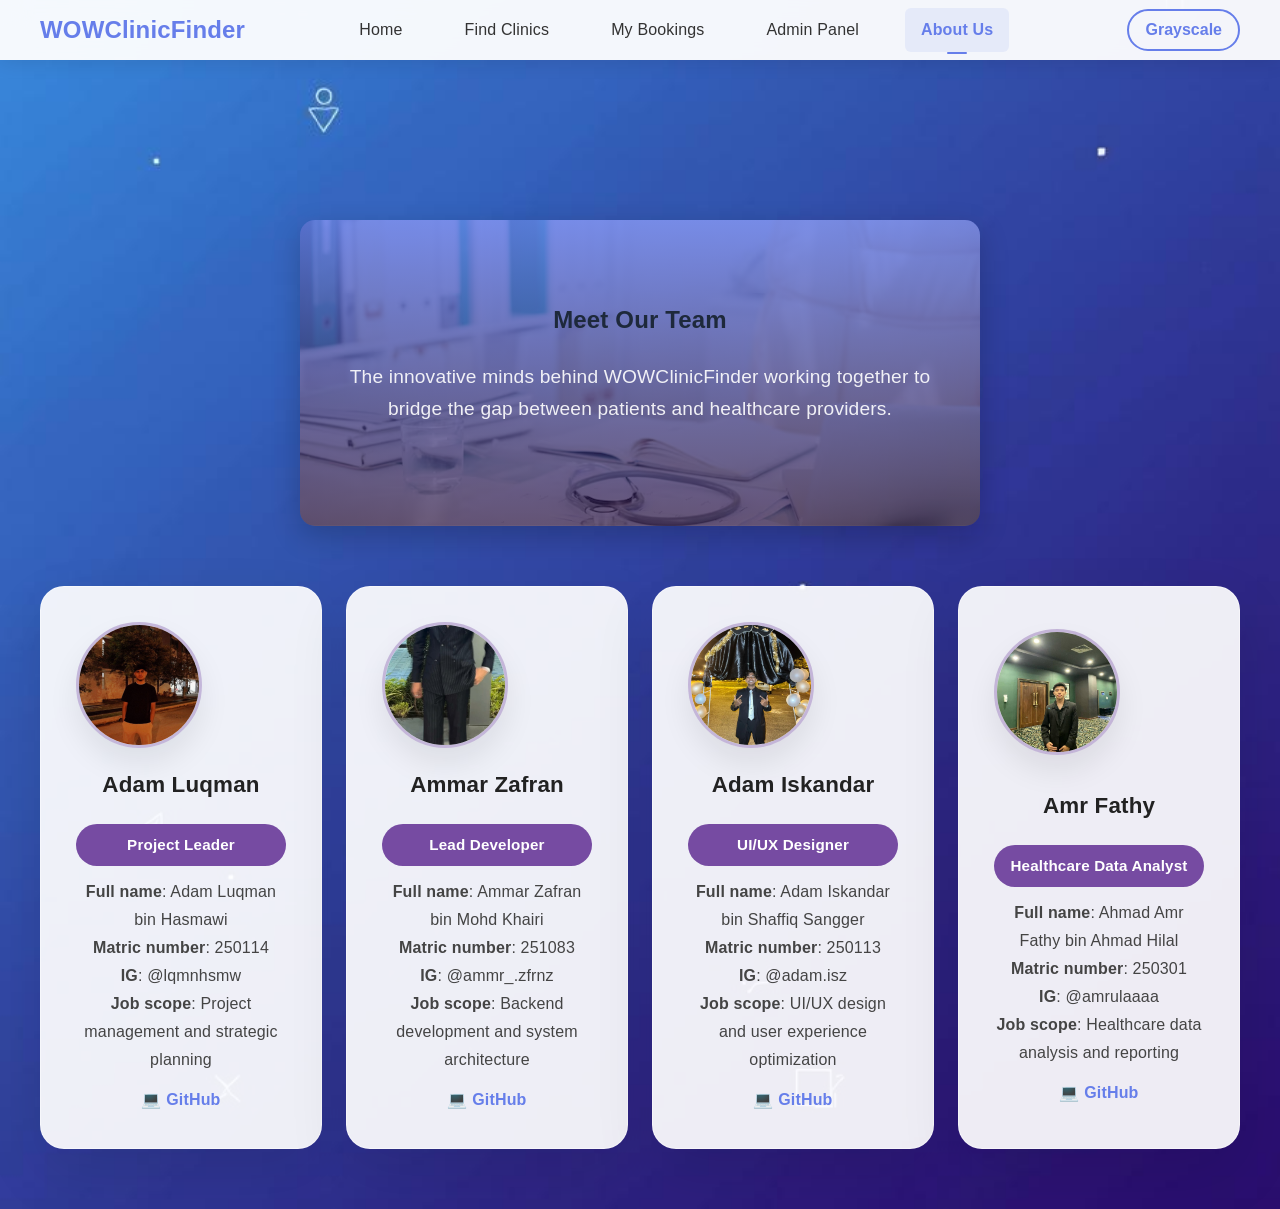
==== commit fdf482a4: "nav" ====
--- a/about-us.html
+++ b/about-us.html
@@ -101,23 +101,8 @@
   </section>
 </main>
 
-<script>
-  document.addEventListener('DOMContentLoaded', function() {
-    const navToggle = document.querySelector('.nav-toggle');
-    const navMenu = document.querySelector('.nav-menu');
-
-    if (navToggle && navMenu) {
-      navToggle.addEventListener('click', function() {
-        navToggle.classList.toggle('active');
-        navMenu.classList.toggle('active');
-        const isExpanded = navToggle.classList.contains('active');
-        navToggle.setAttribute('aria-expanded', isExpanded);
-      });
-    }
-  });
-</script>
-
+<script src="js.script/nav.js"></script>
 <script type="module" src="js.script/script.js"></script>
-  <script src="js.script/grayscale-toggle.js"></script>
+<script src="js.script/grayscale-toggle.js"></script>
 
 </html>
--- a/style.css
+++ b/style.css
@@ -3,15 +3,40 @@
   --primary-blue: #667eea;
   --primary-purple: #764ba2;
   --accent-white: #ffffff;
+  --page-background: image-set(url("image/testbg.jpg") 1x, url("image/testbg@2x.jpg") 2x);
+  --hero-background: linear-gradient(180deg, rgba(0, 0, 0, 0.55), rgba(0, 0, 0, 0.25)), url("image/hands.png") center/cover no-repeat;
+  --features-background: linear-gradient(180deg, rgba(0, 0, 0, 0.55), rgba(0, 0, 0, 0.25)), url("image/family.png") center/cover no-repeat;
+  --reviews-background: linear-gradient(180deg, rgba(0, 0, 0, 0.5), rgba(0, 0, 0, 0.25)), url("image/locals.png") center/cover no-repeat;
+  --cta-background: linear-gradient(180deg, rgba(102, 126, 234, 0.85), rgba(32, 7, 56, 0.65)), url("image/doctable.png") center/cover no-repeat;
+}
+html {
+  scroll-behavior: smooth;
+  text-rendering: optimizeLegibility;
 }
 body {
   font-family: 'Segoe UI', Tahoma, Geneva, Verdana, sans-serif;
+  font-size: 16px;
+  line-height: 1.7;
+  letter-spacing: 0.01em;
   text-align: center;
-  background: linear-gradient(135deg, #667eea 0%, #764ba2 100%);
+  background: var(--page-background);
+  background-size: cover;
+  background-position: center center;
+  background-attachment: scroll;
   margin: 0;
   padding: 80px 20px 20px 20px;
   min-height: 100vh;
-  color: #333;
+  color: #1e293b;
+  transition: background 0.25s ease, color 0.25s ease;
+}
+button,
+input,
+select,
+textarea,
+a,
+.nav-link,
+.btn {
+  transition: background-color 0.25s ease, border-color 0.25s ease, color 0.25s ease, transform 0.25s ease, box-shadow 0.25s ease;
 }
 
 body.grayscale {
@@ -97,8 +122,14 @@
 }
 
 /* Mobile Navigation Toggle */
+body.nav-open {
+  overflow: hidden;
+}
+
 .nav-toggle {
   display: none;
+  position: relative;
+  z-index: 1001;
   flex-direction: column;
   cursor: pointer;
   gap: 4px;
@@ -107,7 +138,7 @@
   padding: 12px;
   border-radius: 12px;
   box-shadow: 0 10px 25px rgba(0, 0, 0, 0.2);
-  transition: transform 0.3s cubic-bezier(0.175, 0.885, 0.32, 1.275);
+  transition: transform 0.3s cubic-bezier(0.175, 0.885, 0.32, 1.275), background-color 0.25s ease;
 }
 
 .nav-toggle .bar {
@@ -301,7 +332,7 @@
     font-size: 0.9rem;
   }
 
-@media (max-width: 600px) {
+@media (max-width: 900px) {
   .appointment-table th, .appointment-table td {
     padding: 8px 10px;
     font-size: 14px;
@@ -322,37 +353,84 @@
     box-shadow: 2px 0 20px rgba(0, 0, 0, 0.1);
   }
 
+  .nav-toggle {
+    display: flex;
+    order: 3;
+  }
+
+  .nav-container {
+    flex-wrap: wrap;
+    gap: 10px;
+    align-items: center;
+    padding: 0 12px;
+    min-height: 60px;
+  }
+
+  .nav-logo {
+    flex: 1 1 auto;
+    min-width: 0;
+  }
+
+  .nav-menu {
+    position: fixed;
+    top: 60px;
+    left: -120%;
+    width: min(320px, 100%);
+    max-width: 320px;
+    height: calc(100vh - 60px);
+    background: rgba(255, 255, 255, 0.98);
+    backdrop-filter: blur(20px);
+    padding: 24px 18px;
+    gap: 16px;
+    flex-direction: column;
+    align-items: flex-start;
+    justify-content: flex-start;
+    z-index: 999;
+    overflow-y: auto;
+    opacity: 0;
+    transform: translateX(-16px);
+    transition: left 0.25s ease, opacity 0.25s ease, transform 0.25s ease;
+    box-shadow: -10px 0 30px rgba(0, 0, 0, 0.15);
+  }
+
   .nav-menu.active {
     left: 0;
-  }
-
-  .nav-toggle {
-    display: flex;
-  }
-
-  .nav-toggle.active .top-bar {
-    transform: translateY(10px) rotate(45deg);
-  }
-
-  .nav-toggle.active .middle-bar {
-    opacity: 0;
-    transform: translateX(-30px);
-  }
-
-  .nav-toggle.active .bottom-bar {
-    transform: translateY(-10px) rotate(-45deg);
+    opacity: 1;
+    transform: translateX(0);
+  }
+
+  .nav-link {
+    font-size: 1.05rem;
+    padding: 16px 18px;
+    width: 100%;
+    text-align: left;
+    border-radius: 12px;
   }
 
   .grayscale-toggle {
-    top: -8px;
-    margin-left: 4px;
-  }
-
-  .nav-link {
-    font-size: 1.2em;
-    padding: 15px 30px;
-    width: 200px;
-    text-align: center;
+    top: 0;
+    margin-left: auto;
+  }
+
+  .hero,
+  .image-gallery,
+  .features,
+  .reviews,
+  .cta-section,
+  footer,
+  .card,
+  .form {
+    margin-left: auto;
+    margin-right: auto;
+    max-width: 100%;
+  }
+
+  .hero-content h1 {
+    font-size: clamp(2rem, 6vw, 3rem);
+  }
+
+  .hero-subtitle {
+    font-size: clamp(1rem, 3vw, 1.2rem);
   }
 }
 
@@ -392,13 +470,96 @@
 .hero {
   text-align: center;
   padding: 80px 20px;
-  background: rgba(255, 255, 255, 0.05);
-  backdrop-filter: blur(20px);
+  background: var(--hero-background);
+  background-size: cover;
+  background-position: center center;
+  background-attachment: scroll;
   border-radius: 20px;
   margin: 40px auto;
   max-width: 1200px;
   position: relative;
   z-index: 10;
+  color: white;
+}
+
+.image-gallery {
+  margin: 40px auto;
+  padding: 60px 20px;
+  background: var(--gallery-background);
+  background-size: cover;
+  background-position: center center;
+  background-attachment: scroll;
+  position: relative;
+  z-index: 1;
+  overflow: hidden;
+  color: white;
+}
+
+.image-marquee {
+  overflow: hidden;
+  border-radius: 24px;
+  box-shadow: 0 20px 60px rgba(0, 0, 0, 0.12);
+  background: rgba(255, 255, 255, 0.05);
+  border: 1px solid rgba(255, 255, 255, 0.12);
+}
+
+.marquee-track {
+  display: flex;
+  flex-wrap: nowrap;
+  width: max-content;
+  padding: 20px 0;
+  gap: 20px;
+  animation: marquee var(--marquee-duration, 28s) linear infinite;
+  will-change: transform;
+  transform: translateZ(0);
+  -webkit-transform: translateZ(0);
+}
+
+.marquee-group {
+  display: flex;
+  flex-wrap: nowrap;
+  flex-shrink: 0; /* keep group's width stable so duplicate aligns */
+  gap: 20px; /* gap between items inside a group */
+  align-items: center;
+}
+
+.marquee-item {
+  flex: 0 0 220px;
+  border-radius: 20px;
+  overflow: hidden;
+  background: rgba(255, 255, 255, 0.12);
+  box-shadow: 0 16px 34px rgba(0, 0, 0, 0.08);
+  margin-right: 0; /* spacing handled by group gap */
+}
+
+.marquee-item img {
+  width: 100%;
+  height: 140px;
+  object-fit: cover;
+  display: block;
+  backface-visibility: hidden;
+}
+
+@keyframes marquee {
+  0% { transform: translate3d(0, 0, 0); }
+  100% { transform: translate3d(calc(-1 * var(--marquee-shift, 50%)), 0, 0); }
+}
+
+@media (max-width: 900px) {
+  .marquee-item {
+    flex: 0 0 180px;
+  }
+}
+
+@media (max-width: 640px) {
+  .marquee-item {
+    flex: 0 0 140px;
+  }
+
+  .marquee-track {
+    gap: 12px;
+    padding: 16px 0;
+  }
 }
 
 .hero-content h1 {
@@ -938,13 +1099,17 @@
 /* Features Section */
 .features {
   padding: 80px 20px;
-  background: rgba(255, 255, 255, 0.03);
-  backdrop-filter: blur(20px);
+  background: var(--features-background);
+  background-size: cover;
+  background-position: center center;
+  background-attachment: scroll;
+  backdrop-filter: blur(10px);
   margin: 40px auto;
   max-width: 1200px;
   border-radius: 15px;
   position: relative;
   z-index: 10;
+  color: #111;
 }
 
 .features h2 {
@@ -1024,6 +1189,12 @@
   padding: 60px 20px;
   margin: 0 auto;
   max-width: 1200px;
+  background: var(--reviews-background);
+  background-size: cover;
+  background-position: center center;
+  background-attachment: scroll;
+  border-radius: 15px;
+  color: white;
 }
 
 .reviews h2 {
@@ -1046,6 +1217,7 @@
   padding: 28px;
   box-shadow: 0 20px 50px rgba(0, 0, 0, 0.12);
   color: white;
+  backdrop-filter: blur(10px); 
 }
 
 .review-card p {
@@ -1062,84 +1234,142 @@
 
 /* Doctor Grid Section */
 .doctor-grid-section {
-  background: rgba(255, 255, 255, 0.95);
-  padding: 40px 20px;
+  background: linear-gradient(180deg, rgba(255,255,255,0.96), rgba(245,247,255,0.98));
+  padding: 48px 24px;
   margin: 40px auto;
   max-width: 1200px;
-  border-radius: 15px;
-  box-shadow: 0 8px 25px rgba(0,0,0,0.1);
-  backdrop-filter: blur(10px);
+  border-radius: 28px;
+  border: 1px solid rgba(102, 126, 234, 0.12);
+  box-shadow: 0 20px 55px rgba(15, 23, 42, 0.08);
+  backdrop-filter: blur(14px);
 }
 
 .doctor-grid-section h2 {
   text-align: center;
-  margin-bottom: 30px;
-  font-size: 2.5em;
-  color: #333;
+  margin-bottom: 16px;
+  font-size: 2.4em;
+  color: #111827;
+}
+
+.doctor-grid-description {
+  max-width: 760px;
+  margin: 0 auto 36px auto;
+  color: #4b5563;
+  font-size: 1rem;
+  line-height: 1.8;
+  text-align: center;
 }
 
 .doctor-grid {
   display: grid;
-  grid-template-columns: repeat(auto-fit, minmax(300px, 1fr));
-  gap: 20px;
-  max-width: 1000px;
+  grid-template-columns: repeat(auto-fit, minmax(280px, 1fr));
+  gap: 22px;
+  max-width: 1080px;
   margin: 0 auto;
 }
 
 .doctor-card {
-  background: rgba(255, 255, 255, 0.9);
-  padding: 20px;
-  border-radius: 10px;
+  background: linear-gradient(180deg, #ffffff 0%, #f7f9ff 100%);
+  padding: 24px 20px;
+  border-radius: 24px;
   text-align: center;
-  box-shadow: 0 4px 15px rgba(0,0,0,0.1);
-  transition: transform 0.3s ease, box-shadow 0.3s ease;
+  box-shadow: 0 18px 42px rgba(15, 23, 42, 0.08);
+  transition: transform 0.3s ease, box-shadow 0.3s ease, border-color 0.3s ease;
+  border: 1px solid rgba(226, 232, 240, 0.8);
+  position: relative;
+  overflow: hidden;
 }
 
 .doctor-card:hover {
-  transform: translateY(-5px);
-  box-shadow: 0 8px 25px rgba(0,0,0,0.15);
+  transform: translateY(-6px);
+  box-shadow: 0 24px 55px rgba(15, 23, 42, 0.14);
+  border-color: rgba(102, 126, 234, 0.22);
+}
+
+.doctor-card-top {
+  display: flex;
+  align-items: center;
+  justify-content: center;
+  gap: 14px;
+  margin-bottom: 18px;
+  position: relative;
 }
 
 .doctor-card img {
-  width: 100px;
-  height: 100px;
+  width: 94px;
+  height: 94px;
   border-radius: 50%;
   object-fit: cover;
-  margin-bottom: 15px;
+  border: 3px solid rgba(102, 126, 234, 0.18);
+  box-shadow: 0 12px 22px rgba(102, 126, 234, 0.12);
+}
+
+.doctor-card-badge {
+  position: absolute;
+  top: -6px;
+  right: -6px;
+  background: #eef2ff;
+  color: #4338ca;
+  font-size: 0.8rem;
+  font-weight: 700;
+  padding: 7px 12px;
+  border-radius: 999px;
+  border: 1px solid rgba(99, 102, 241, 0.18);
 }
 
 .doctor-card h3 {
-  font-size: 1.2em;
-  margin-bottom: 10px;
-  color: #333;
-}
-
-.doctor-card .specialty {
+  font-size: 1.3em;
+  margin: 0 0 8px 0;
+  color: #111827;
+}
+
+.doctor-role {
+  margin: 0;
+  font-size: 0.98rem;
+  color: #475569;
+  letter-spacing: 0.01em;
+}
+
+.doctor-tags {
+  display: flex;
+  flex-wrap: wrap;
+  justify-content: center;
+  gap: 10px;
+  margin: 16px 0 20px 0;
+}
+
+.doctor-tags span {
+  display: inline-flex;
+  align-items: center;
+  justify-content: center;
+  padding: 8px 12px;
+  border-radius: 999px;
+  background: rgba(102, 126, 234, 0.08);
+  color: #1d4ed8;
+  font-size: 0.85rem;
   font-weight: 600;
-  color: #667eea;
-  margin-bottom: 5px;
 }
 
 .doctor-card .hospital {
-  color: #666;
-  font-size: 0.9em;
-  margin-bottom: 15px;
+  color: #6b7280;
+  font-size: 0.9rem;
+  margin-bottom: 18px;
 }
 
 .view-profile-btn {
   background: linear-gradient(135deg, #667eea 0%, #764ba2 100%);
   color: white;
-  padding: 10px 20px;
+  padding: 12px 24px;
   border: none;
-  border-radius: 5px;
+  border-radius: 999px;
   cursor: pointer;
-  font-weight: 600;
-  transition: all 0.3s ease;
+  font-weight: 700;
+  transition: all 0.25s ease;
 }
 
 .view-profile-btn:hover {
   transform: translateY(-2px);
-  box-shadow: 0 4px 15px rgba(102, 126, 234, 0.4);
+  box-shadow: 0 8px 22px rgba(102, 126, 234, 0.28);
 }
 
 .clinic-selector {
@@ -1210,7 +1440,7 @@
 
 .doctor-info {
   display: grid;
-  gap: 14px;
+  gap: 18px;
   text-align: left;
 }
 
@@ -1218,7 +1448,7 @@
   font-size: 2.4em;
   margin: 0;
   letter-spacing: -0.03em;
-  color: #1f2937;
+  color: #0f172a;
 }
 
 .doctor-info .specialty,
@@ -1226,13 +1456,13 @@
 .doctor-info .qualifications {
   margin: 0;
   padding: 16px 18px;
-  background: #f5f7ff;
-  border-radius: 22px;
-  box-shadow: inset 0 0 0 1px rgba(102, 126, 234, 0.12);
+  background: #f8fafc;
+  border-radius: 20px;
+  box-shadow: inset 0 0 0 1px rgba(148, 163, 184, 0.18);
 }
 
 .doctor-info .specialty {
-  color: #4f46e5;
+  color: #4338ca;
   font-weight: 700;
   font-size: 1.05em;
 }
@@ -1246,6 +1476,85 @@
   display: grid;
   grid-template-columns: repeat(2, minmax(0, 1fr));
   gap: 16px;
+}
+
+.profile-head {
+  display: flex;
+  align-items: center;
+  gap: 20px;
+  flex-wrap: wrap;
+}
+
+.profile-header {
+  flex: 1;
+  display: grid;
+  gap: 12px;
+}
+
+.profile-label {
+  display: inline-flex;
+  align-items: center;
+  justify-content: center;
+  width: fit-content;
+  padding: 8px 14px;
+  border-radius: 999px;
+  background: rgba(102, 126, 234, 0.12);
+  color: #4338ca;
+  font-size: 0.95rem;
+  font-weight: 700;
+  letter-spacing: 0.04em;
+  text-transform: uppercase;
+}
+
+.profile-chip-group {
+  display: flex;
+  flex-wrap: wrap;
+  gap: 10px;
+  align-items: center;
+}
+
+.profile-chip {
+  display: inline-flex;
+  align-items: center;
+  justify-content: center;
+  padding: 10px 16px;
+  border-radius: 999px;
+  background: #eef2ff;
+  color: #3730a3;
+  font-size: 0.92rem;
+  font-weight: 700;
+}
+
+.profile-chip.verified {
+  background: linear-gradient(180deg, rgba(102, 126, 234, 0.16), rgba(124, 58, 237, 0.14));
+  color: #4f46e5;
+}
+
+.profile-stats {
+  display: grid;
+  grid-template-columns: repeat(3, minmax(0, 1fr));
+  gap: 14px;
+}
+
+.stat-card {
+  background: #eef2ff;
+  border: 1px solid rgba(102, 126, 234, 0.15);
+  border-radius: 20px;
+  padding: 18px 16px;
+  text-align: center;
+}
+
+.stat-card strong {
+  display: block;
+  font-size: 1.3rem;
+  color: #1e293b;
+  margin-bottom: 6px;
+}
+
+.stat-card span {
+  display: block;
+  color: #475569;
+  font-size: 0.95rem;
 }
 
 .contact-btn,
@@ -1271,6 +1580,7 @@
 .doctor-details {
   min-height: 320px;
   display: grid;
+  gap: 24px;
 }
 
 .doctor-details h2 {
@@ -1286,6 +1596,43 @@
   border-radius: 22px;
   padding: 22px;
   box-shadow: inset 0 0 0 1px rgba(15, 23, 42, 0.04);
+}
+
+.doctor-detail-grid {
+  display: grid;
+  grid-template-columns: 1fr 1fr;
+  gap: 18px;
+}
+
+.detail-card {
+  background: #ffffff;
+  border-radius: 24px;
+  padding: 20px;
+  box-shadow: 0 15px 30px rgba(15, 23, 42, 0.06);
+  border: 1px solid rgba(148, 163, 184, 0.15);
+}
+
+.detail-card h3 {
+  margin-top: 0;
+  margin-bottom: 12px;
+  color: #0f172a;
+  font-size: 1.05rem;
+}
+
+.detail-card p,
+.detail-card ul {
+  margin: 0;
+  color: #475569;
+  line-height: 1.8;
+  font-size: 0.95rem;
+}
+
+.detail-card ul {
+  padding-left: 18px;
+}
+
+.detail-card ul li {
+  margin-bottom: 10px;
 }
 
 @media (max-width: 840px) {
@@ -1367,7 +1714,10 @@
 /* CTA Section */
 .cta-section {
   padding: 60px 20px;
-  background: linear-gradient(135deg, #667eea 0%, #764ba2 100%);
+  background: var(--cta-background);
+  background-size: cover;
+  background-position: center center;
+  background-attachment: scroll;
   margin: 40px auto;
   max-width: 1000px;
   border-radius: 15px;
@@ -1563,6 +1913,175 @@
   position: relative;
   z-index: 10;
   pointer-events: auto;
+}
+
+.confirm-page {
+  max-width: 840px;
+  margin: 120px auto 40px;
+  padding: 0 20px;
+}
+
+.confirm-hero {
+  display: grid;
+  gap: 18px;
+  text-align: center;
+  margin-bottom: 28px;
+  padding: 28px 26px;
+  border-radius: 28px;
+  background: rgba(255, 255, 255, 0.18);
+  border: 1px solid rgba(255, 255, 255, 0.28);
+  box-shadow: 0 24px 60px rgba(15, 23, 42, 0.12);
+  backdrop-filter: blur(18px);
+  -webkit-backdrop-filter: blur(18px);
+  border-top: 1px solid rgba(255, 255, 255, 0.35);
+}
+
+.confirm-badge {
+  display: inline-flex;
+  align-items: center;
+  justify-content: center;
+  padding: 10px 18px;
+  border-radius: 999px;
+  background: rgba(102, 126, 234, 0.12);
+  color: #334155;
+  font-size: 0.95rem;
+  font-weight: 700;
+  letter-spacing: 0.04em;
+  text-transform: uppercase;
+}
+
+.confirm-intro {
+  max-width: 680px;
+  margin: 0 auto;
+  color: #475569;
+  line-height: 1.8;
+  font-size: 1rem;
+}
+
+.confirm-card {
+  padding: 34px;
+  border-radius: 28px;
+  background: rgba(255, 255, 255, 0.96);
+  border: 1px solid rgba(102, 126, 234, 0.14);
+  box-shadow: 0 26px 72px rgba(15, 23, 42, 0.08);
+}
+
+.confirm-card-header {
+  display: flex;
+  justify-content: space-between;
+  gap: 14px;
+  align-items: center;
+  flex-wrap: wrap;
+  margin-bottom: 24px;
+}
+
+.confirm-chip {
+  display: inline-flex;
+  align-items: center;
+  justify-content: center;
+  padding: 10px 18px;
+  border-radius: 999px;
+  background: #e0f2fe;
+  color: #0369a1;
+  font-weight: 700;
+  letter-spacing: 0.02em;
+}
+
+.confirm-card-label {
+  color: #475569;
+  font-size: 0.95rem;
+  font-weight: 600;
+}
+
+.confirm-details {
+  color: #334155;
+  line-height: 1.85;
+  font-size: 1rem;
+  white-space: pre-line;
+  letter-spacing: 0.01em;
+}
+
+.confirm-actions {
+  display: flex;
+  justify-content: center;
+  gap: 16px;
+  flex-wrap: wrap;
+  margin-top: 30px;
+}
+
+.confirm-summary {
+  display: grid;
+  grid-template-columns: repeat(2, minmax(0, 1fr));
+  gap: 18px;
+  margin-bottom: 24px;
+}
+
+.confirm-detail-card {
+  background: #f8fafc;
+  border: 1px solid rgba(102, 126, 234, 0.12);
+  border-radius: 20px;
+  padding: 18px 20px;
+  box-shadow: inset 0 1px 0 rgba(255,255,255,0.6);
+}
+
+.confirm-detail-key {
+  display: block;
+  font-size: 0.85rem;
+  font-weight: 700;
+  text-transform: uppercase;
+  letter-spacing: 0.08em;
+  margin-bottom: 8px;
+  color: #475569;
+}
+
+.confirm-detail-value {
+  font-size: 1rem;
+  line-height: 1.7;
+  color: #0f172a;
+}
+
+.confirm-detail-panel {
+  background: white;
+  border-radius: 22px;
+  border: 1px solid rgba(148, 163, 184, 0.2);
+  padding: 20px 22px;
+  box-shadow: 0 20px 48px rgba(15, 23, 42, 0.06);
+}
+
+.confirm-detail-panel-title {
+  font-size: 1rem;
+  font-weight: 700;
+  margin-bottom: 12px;
+  color: #334155;
+}
+
+.confirm-symptoms {
+  margin: 0;
+  line-height: 1.8;
+  color: #475569;
+  font-size: 0.96rem;
+}
+
+.feature-note {
+  color: #64748b;
+  text-align: center;
+  margin-top: 18px;
+  font-size: 0.95rem;
+}
+
+@media (max-width: 720px) {
+  .confirm-card {
+    padding: 26px;
+  }
+
+  .confirm-card-header {
+    flex-direction: column;
+    align-items: flex-start;
+  }
+
+  .confirm-summary {
+    grid-template-columns: 1fr;
+  }
 }
 
 /* Map Styles */
@@ -1664,6 +2183,94 @@
   color: #fff;
   z-index: 10;
   pointer-events: none;
+}
+
+/* Clinic Popup Styling */
+.leaflet-popup-content-wrapper {
+  background: rgba(255, 255, 255, 0.98);
+  border-radius: 18px;
+  box-shadow: 0 20px 45px rgba(15, 23, 42, 0.18);
+}
+
+.leaflet-popup-tip {
+  background: rgba(255, 255, 255, 0.98);
+}
+
+.leaflet-popup-content {
+  margin: 0;
+  padding: 16px 18px;
+  color: #1f2937;
+  font-family: 'Segoe UI', Tahoma, Geneva, Verdana, sans-serif;
+}
+
+.clinic-popup-header {
+  display: flex;
+  align-items: flex-start;
+  justify-content: space-between;
+  gap: 12px;
+  margin-bottom: 12px;
+}
+
+.clinic-popup-title {
+  display: block;
+  font-size: 1.05rem;
+  margin-bottom: 4px;
+  color: #111827;
+}
+
+.clinic-popup-subtitle {
+  display: block;
+  color: #6b7280;
+  font-size: 0.88rem;
+}
+
+.clinic-popup-badge {
+  display: inline-flex;
+  align-items: center;
+  padding: 5px 10px;
+  border-radius: 999px;
+  background: rgba(102, 126, 234, 0.12);
+  color: #3730a3;
+  font-size: 0.76rem;
+  font-weight: 700;
+}
+
+.clinic-popup-description {
+  margin: 0 0 12px 0;
+  color: #374151;
+  line-height: 1.55;
+  font-size: 0.95rem;
+}
+
+.clinic-popup-info {
+  display: grid;
+  grid-template-columns: 1fr;
+  gap: 8px;
+  color: #4b5563;
+  font-size: 0.9rem;
+}
+
+.clinic-popup-info span {
+  display: inline-flex;
+  align-items: center;
+  gap: 8px;
+}
+
+.clinic-popup-button {
+  width: 100%;
+  border: none;
+  padding: 12px 16px;
+  border-radius: 999px;
+  color: white;
+  font-weight: 700;
+  background: linear-gradient(135deg, #667eea 0%, #764ba2 100%);
+  cursor: pointer;
+  transition: transform 0.2s ease, box-shadow 0.2s ease;
+}
+
+.clinic-popup-button:hover {
+  transform: translateY(-1px);
+  box-shadow: 0 12px 22px rgba(102, 126, 234, 0.25);
 }
 
 /* Responsive Design */
